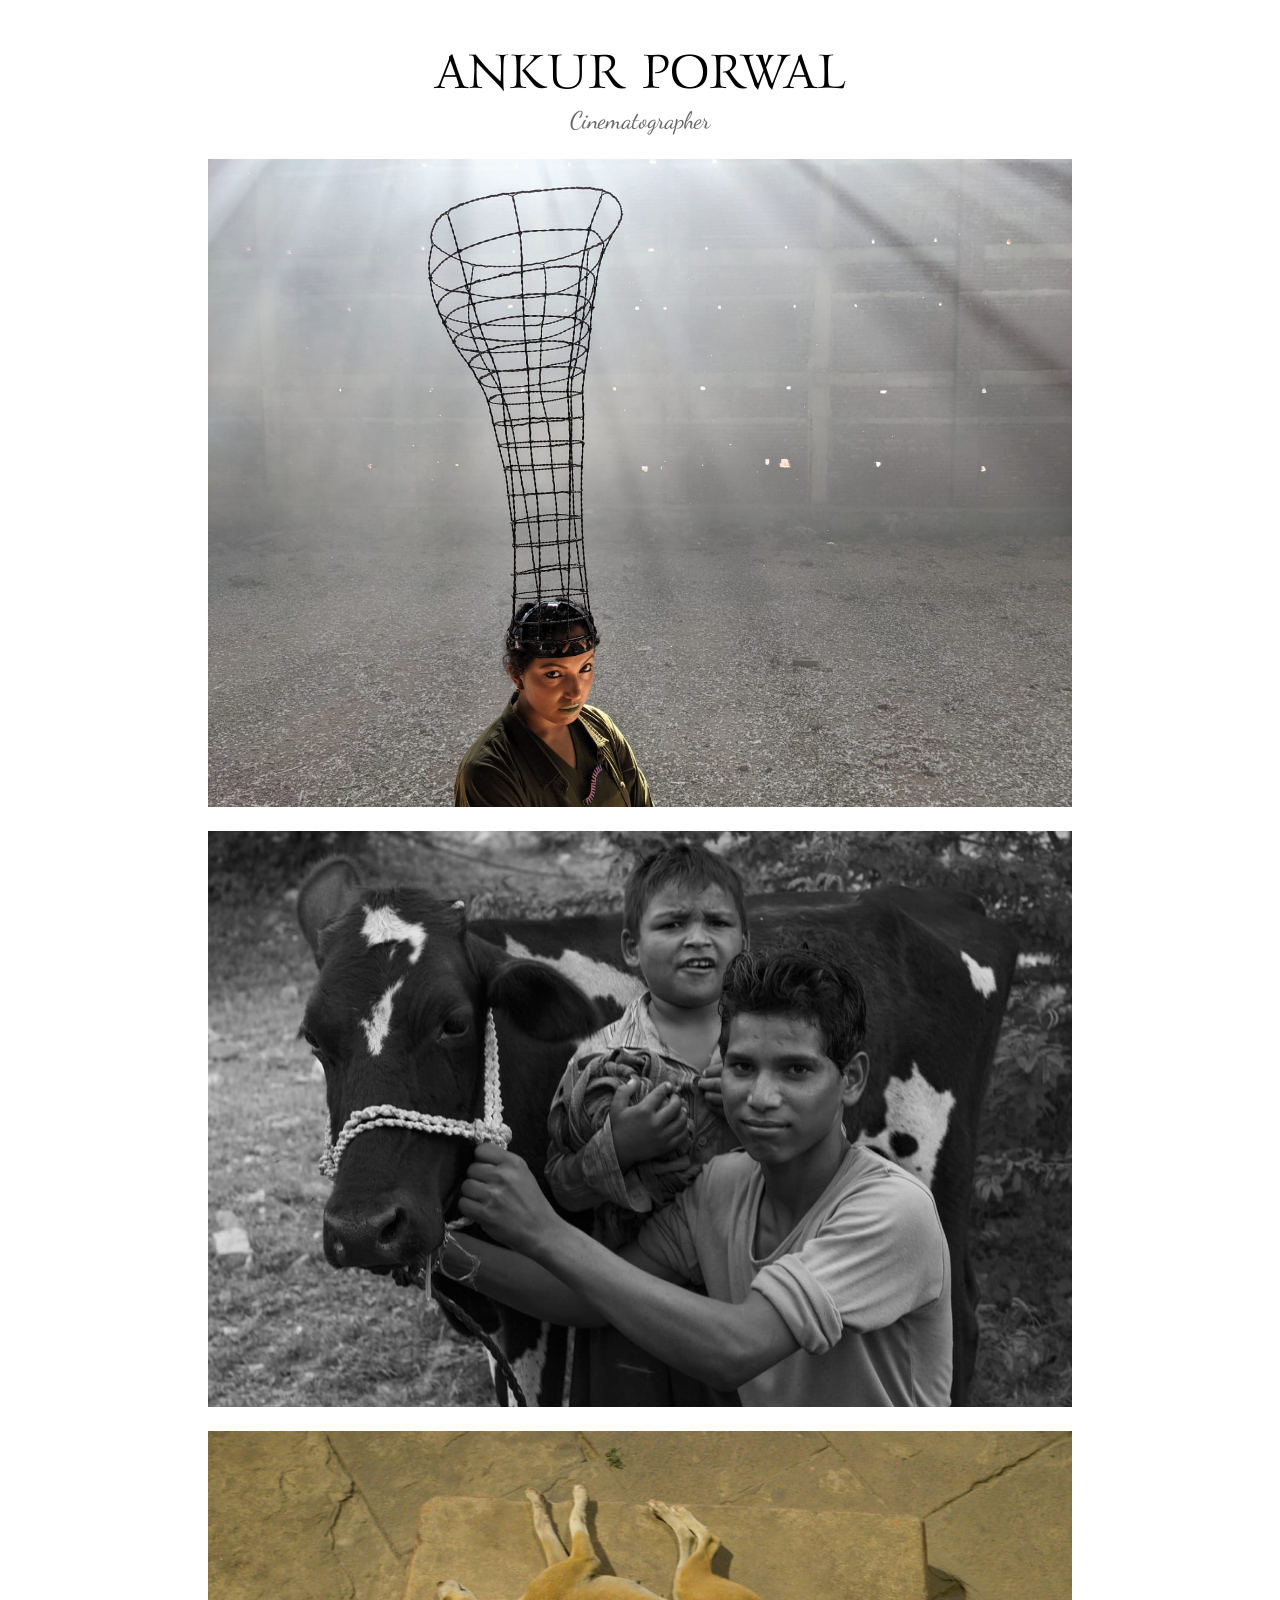
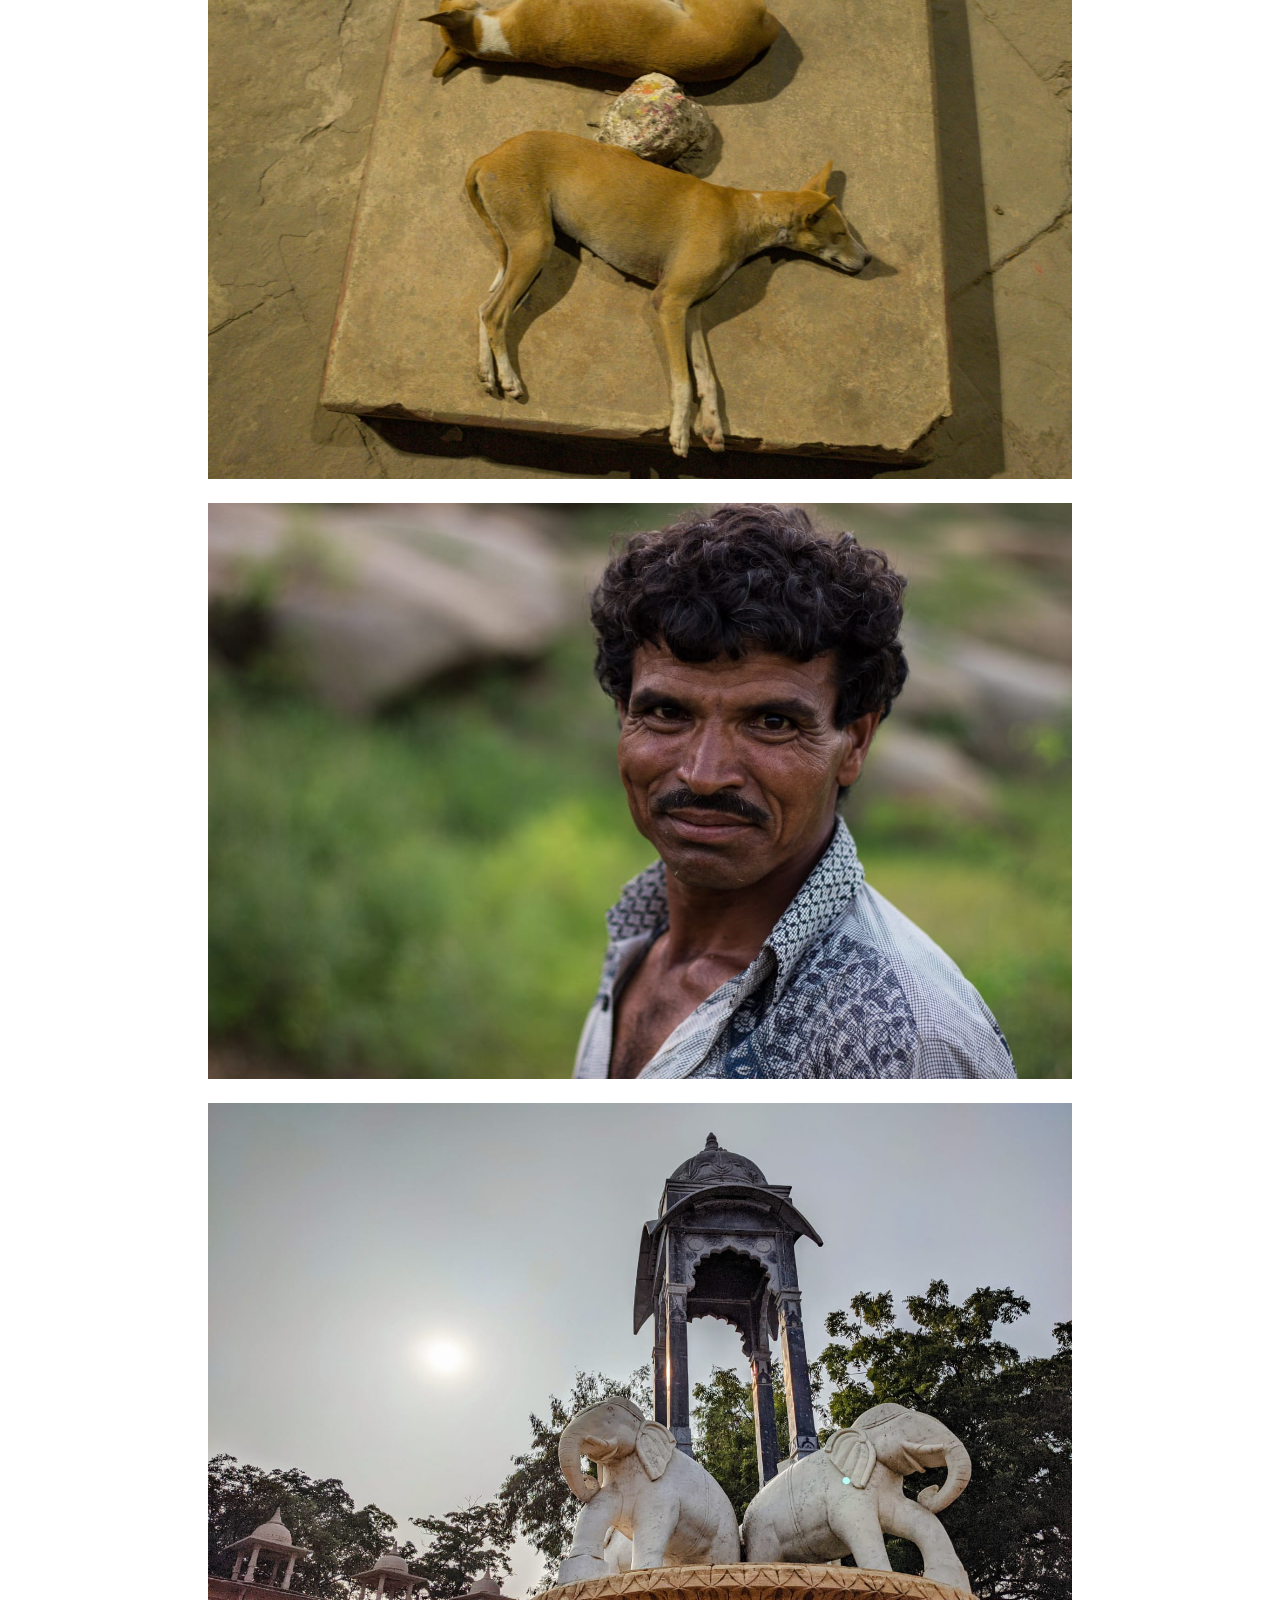
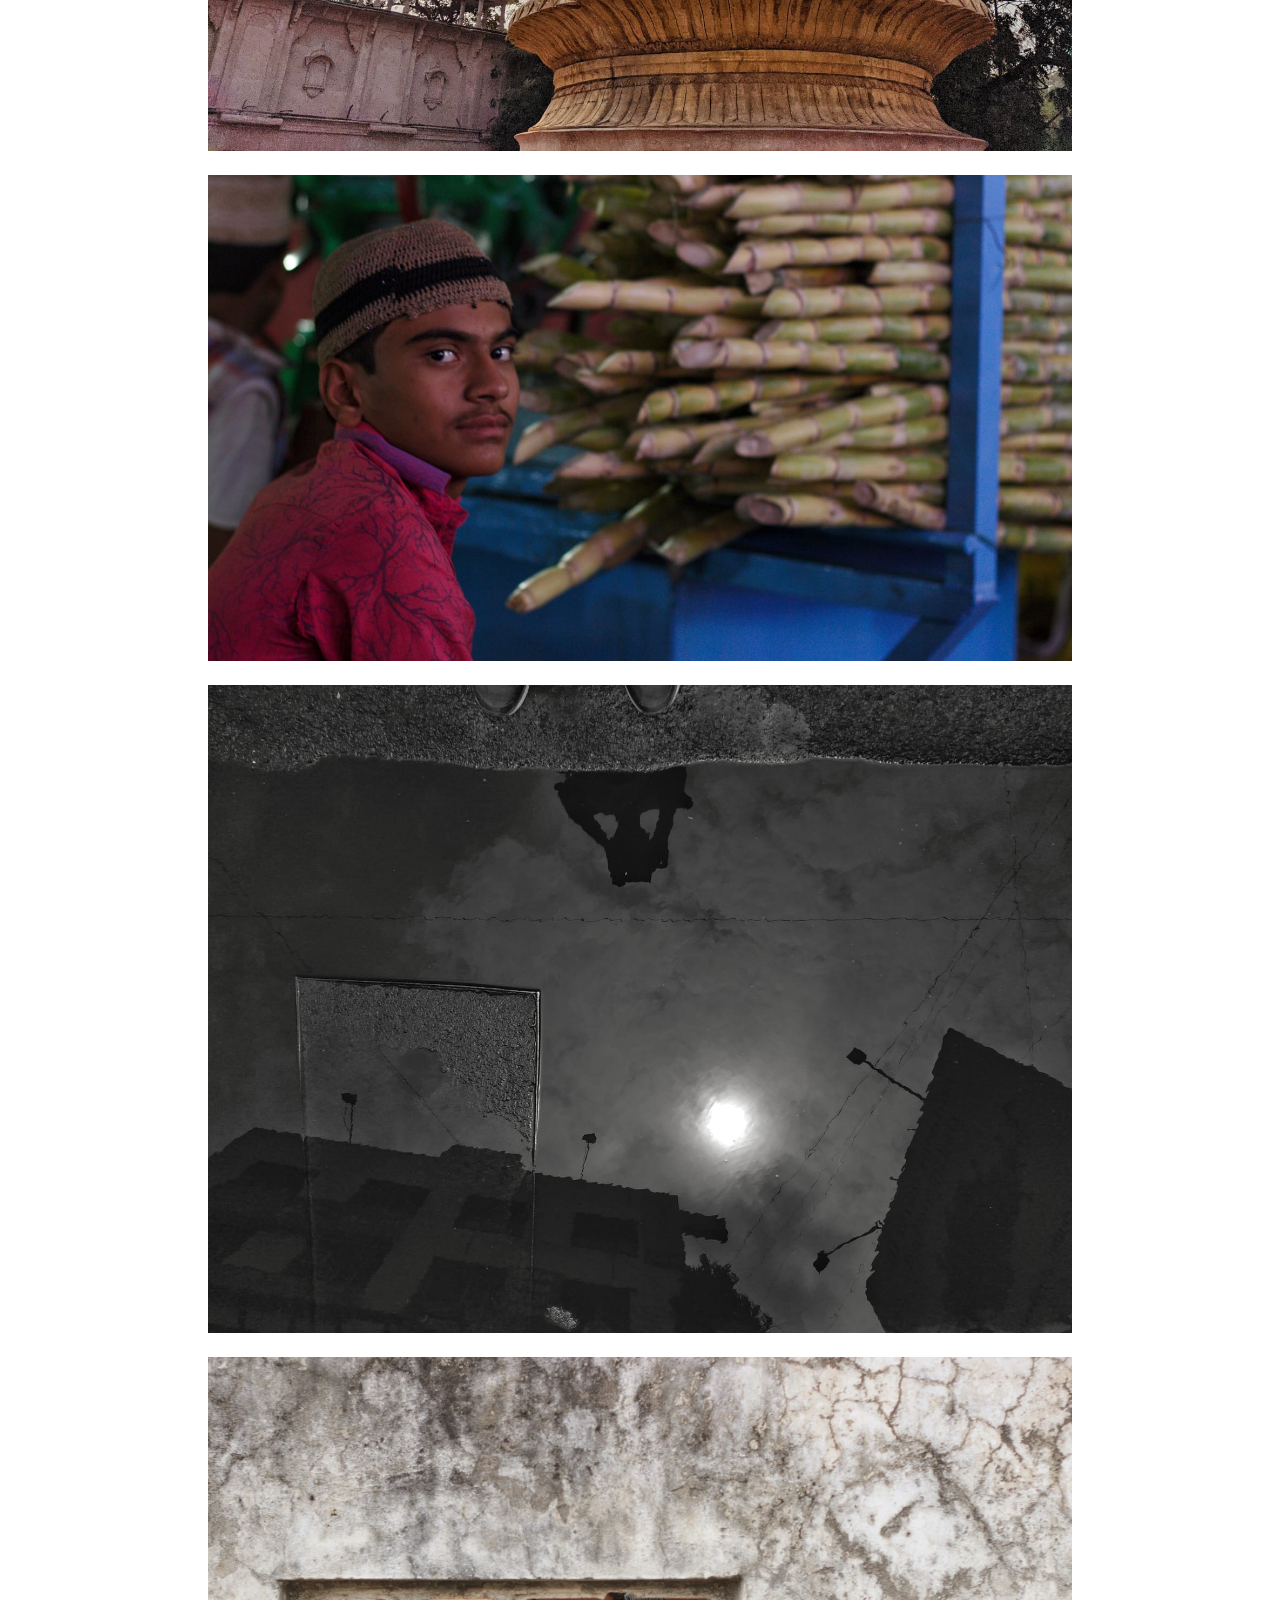
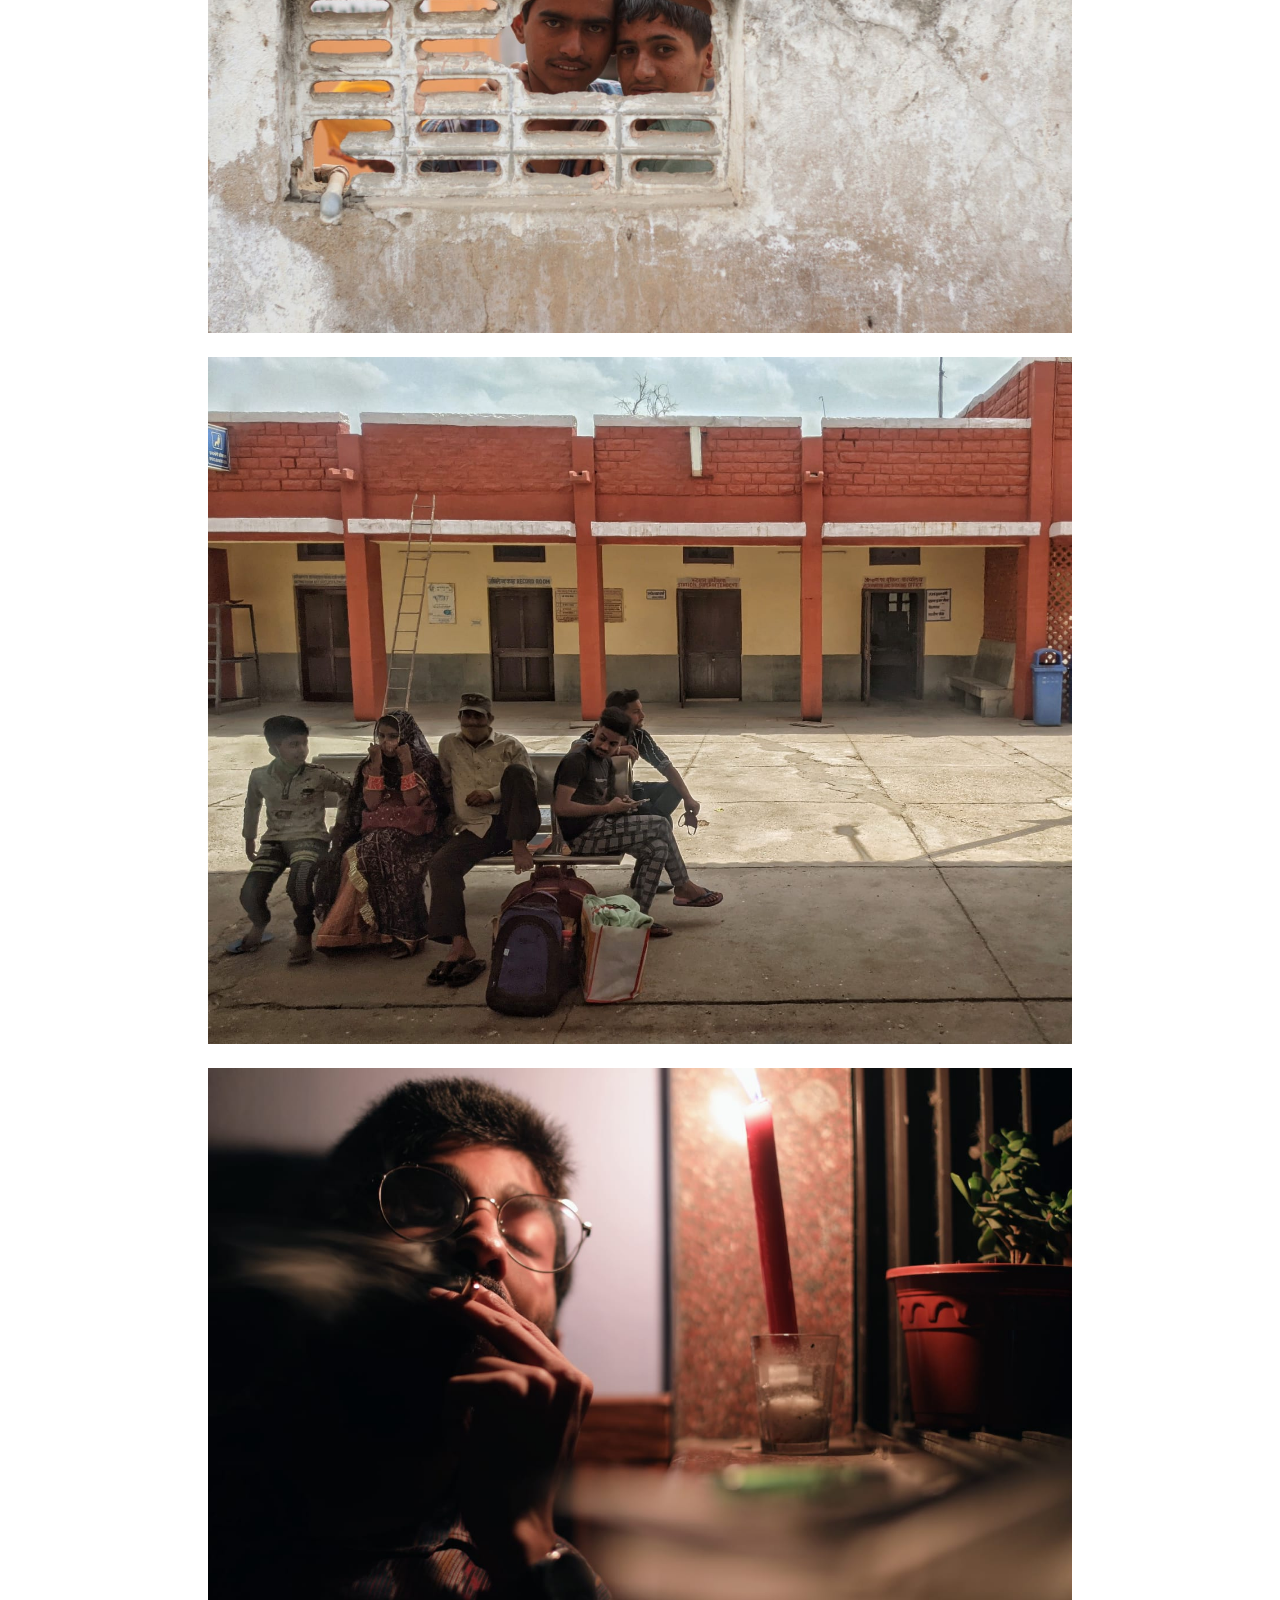
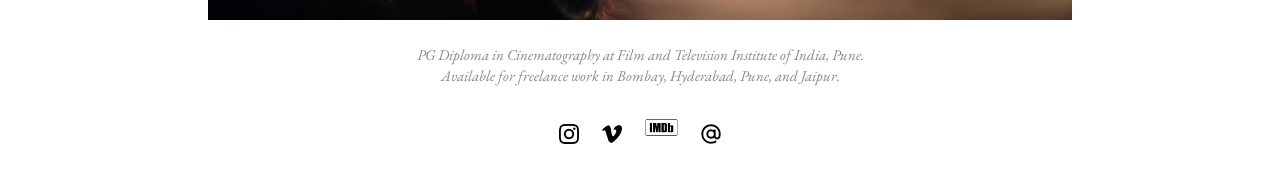
==== index.html @ dc16c062 "Update index.html" ====
<!DOCTYPE html>
<html lang="en">
<head>

  <!-- Basic Page Needs
  –––––––––––––––––––––––––––––––––––––––––––––––––– -->
  <meta charset="utf-8">
  <title>Ankur Porwal | Cinematographer</title>
  <meta name="description" content="Cinematographer">
  <meta name="author" content="Ankur Porwal">

  <!-- Mobile Specific Metas
  –––––––––––––––––––––––––––––––––––––––––––––––––– -->
  <meta name="viewport" content="width=device-width, initial-scale=1">

  <!-- FONT
  –––––––––––––––––––––––––––––––––––––––––––––––––– -->
  <link rel="preconnect" href="https://fonts.googleapis.com">
  <link rel="preconnect" href="https://fonts.gstatic.com" crossorigin>
  <link href="https://fonts.googleapis.com/css2?family=Dancing+Script&family=EB+Garamond:ital@0;1&family=Festive&family=Gideon+Roman&family=Kalam:wght@300&display=swap" rel="stylesheet" type="text/css">

  <!-- CSS
  –––––––––––––––––––––––––––––––––––––––––––––––––– -->
  <link rel="stylesheet" href="css/normalize.css">
  <link rel="stylesheet" href="css/skeleton.css">

  <!-- Favicon
  –––––––––––––––––––––––––––––––––––––––––––––––––– -->
  <link rel="icon" type="image/png" href="images/favicon.png">

  <!-- Social Media Icons
  –––––––––––––––––––––––––––––––––––––––––––––––––– -->
  <link rel=”stylesheet” href=”https://cdnjs.cloudflare.com/ajax/libs/font-awesome/4.7.0/css/font-awesome.min.css”>

  <!-- Google Analytics
  –––––––––––––––––––––––––––––––––––––––––––––––––– -->
  <script>
    if (document.location.hostname.search("www.ankurporwal.com") !== -1) {
      (function(i,s,o,g,r,a,m){i['GoogleAnalyticsObject']=r;i[r]=i[r]||function(){
      (i[r].q=i[r].q||[]).push(arguments)},i[r].l=1*new Date();a=s.createElement(o),
      m=s.getElementsByTagName(o)[0];a.async=1;a.src=g;m.parentNode.insertBefore(a,m)
      })(window,document,'script','https://www.google-analytics.com/analytics.js','ga');

      ga('create', 'UA-212262080-1', 'auto');
      ga('send', 'pageview');
    }
  </script>

</head>
<body>

  <!-- Primary Page Layout
  –––––––––––––––––––––––––––––––––––––––––––––––––– -->
  <div class="container">
    <div class="row">
      <div class="sixteen columns" style="margin-top: 4.5%">
        <h1>ANKUR PORWAL</h1>
        <h5>Cinematographer</h5>
        <div id="slideshow">
          <img src="images/slides/slide-0.jpg"><br>
          <img src="images/slides/slide-1.jpg"><br>
          <img src="images/slides/slide-2.jpg"><br>
          <img src="images/slides/slide-3.jpg"><br>
          <img src="images/slides/slide-4.jpg"><br>
          <img src="images/slides/slide-5.jpg"><br>
          <img src="images/slides/slide-6.jpg"><br>
          <img src="images/slides/slide-7.jpg"><br>
          <img src="images/slides/slide-8.jpg"><br>
          <img src="images/slides/slide-9.jpg"><br>
        </div>
        <p>PG Diploma in Cinematography at Film and Television Institute of India, Pune.<br>
           Available for freelance work in Bombay, Hyderabad, Pune, and Jaipur.</p>
        <p>
          <a target="_blank" href="https://www.instagram.com/kurmkur/"><img src="images/instagram.png" height="20" style="padding-right: 20px;"></a>
          <a target="_blank" href="https://vimeo.com/kurkur"><img src="images/vimeo.png" height="20" style="padding-right: 20px;"></a>
          <a target="_blank" href="https://www.imdb.com/name/nm13412389/"><img src="images/imdb.png" height="33" style="padding-right: 20px;"></a>
          <a target="_blank" href="mailto:namaste@ankurporwal.com"><img src="images/arroba.png" height="20"></a>
        </p>
      </div>
    </div>
  </div>

<!-- End Document
  –––––––––––––––––––––––––––––––––––––––––––––––––– -->
</body>
</html>
---- css/skeleton.css ----
/*
* Skeleton V2.0.4
* Copyright 2014, Dave Gamache
* www.getskeleton.com
* Free to use under the MIT license.
* http://www.opensource.org/licenses/mit-license.php
* 12/29/2014
*/


/* Table of contents
––––––––––––––––––––––––––––––––––––––––––––––––––
- Grid
- Base Styles
- Typography
- Links
- Buttons
- Forms
- Lists
- Code
- Tables
- Spacing
- Utilities
- Clearing
- Media Queries
*/


/* Grid
–––––––––––––––––––––––––––––––––––––––––––––––––– */
.container {
  position: relative;
  width: 100%;
  max-width: 960px;
  margin: 0 auto;
  padding: 0 20px;
  box-sizing: border-box; }
.column,
.columns {
  width: 100%;
  float: left;
  box-sizing: border-box; }

/* For devices larger than 400px */
@media (min-width: 400px) {
  .container {
    width: 85%;
    padding: 0; }
}

/* For devices larger than 550px */
@media (min-width: 550px) {
  .container {
    width: 80%; }
  .column,
  .columns {
    margin-left: 4%; }
  .column:first-child,
  .columns:first-child {
    margin-left: 0; }

  .one.column,
  .one.columns                    { width: 4.66666666667%; }
  .two.columns                    { width: 13.3333333333%; }
  .three.columns                  { width: 22%;            }
  .four.columns                   { width: 30.6666666667%; }
  .five.columns                   { width: 39.3333333333%; }
  .six.columns                    { width: 48%;            }
  .seven.columns                  { width: 56.6666666667%; }
  .eight.columns                  { width: 65.3333333333%; }
  .nine.columns                   { width: 74.0%;          }
  .ten.columns                    { width: 82.6666666667%; }
  .eleven.columns                 { width: 91.3333333333%; }
  .twelve.columns                 { width: 100%; margin-left: 0; }

  .one-third.column               { width: 30.6666666667%; }
  .two-thirds.column              { width: 65.3333333333%; }

  .one-half.column                { width: 48%; }

  /* Offsets */
  .offset-by-one.column,
  .offset-by-one.columns          { margin-left: 8.66666666667%; }
  .offset-by-two.column,
  .offset-by-two.columns          { margin-left: 17.3333333333%; }
  .offset-by-three.column,
  .offset-by-three.columns        { margin-left: 26%;            }
  .offset-by-four.column,
  .offset-by-four.columns         { margin-left: 34.6666666667%; }
  .offset-by-five.column,
  .offset-by-five.columns         { margin-left: 43.3333333333%; }
  .offset-by-six.column,
  .offset-by-six.columns          { margin-left: 52%;            }
  .offset-by-seven.column,
  .offset-by-seven.columns        { margin-left: 60.6666666667%; }
  .offset-by-eight.column,
  .offset-by-eight.columns        { margin-left: 69.3333333333%; }
  .offset-by-nine.column,
  .offset-by-nine.columns         { margin-left: 78.0%;          }
  .offset-by-ten.column,
  .offset-by-ten.columns          { margin-left: 86.6666666667%; }
  .offset-by-eleven.column,
  .offset-by-eleven.columns       { margin-left: 95.3333333333%; }

  .offset-by-one-third.column,
  .offset-by-one-third.columns    { margin-left: 34.6666666667%; }
  .offset-by-two-thirds.column,
  .offset-by-two-thirds.columns   { margin-left: 69.3333333333%; }

  .offset-by-one-half.column,
  .offset-by-one-half.columns     { margin-left: 52%; }

}


/* Base Styles
–––––––––––––––––––––––––––––––––––––––––––––––––– */
/* NOTE
html is set to 62.5% so that all the REM measurements throughout Skeleton
are based on 10px sizing. So basically 1.5rem = 15px :) */
html {
  font-size: 62.5%; }
body {
  font-size: 1.5em; /* currently ems cause chrome bug misinterpreting rems on body element */
  line-height: 1.6;
  font-weight: 400;
  font-family: 'EB Garamond', serif;
  color: #222; }


/* Typography
–––––––––––––––––––––––––––––––––––––––––––––––––– */
h1, h2, h3, h4, h5, h6 {
  margin-top: 0;
  margin-bottom: 2rem;
  font-weight: 300; }
h1 { font-size: 4.0rem; line-height: 1.2;  letter-spacing: -.01rem; font-family: 'Gideon Roman', cursive; color: #000; text-align: center; margin: 0; padding: 0; }
h2 { font-size: 3.6rem; line-height: 1.25; letter-spacing: -.1rem; }
h3 { font-size: 3.0rem; line-height: 1.3;  letter-spacing: -.1rem; }
h4 { font-size: 2.4rem; line-height: 1.35; letter-spacing: -.08rem; }
h5 { font-size: 1.8rem; line-height: 1.5;  letter-spacing: -.01rem; font-family: 'Dancing Script', cursive; color: #666; text-align: center; padding: 0; }
h6 { font-size: 1.5rem; line-height: 1.6;  letter-spacing: 0; }

/* Larger than phablet */
@media (min-width: 550px) {
  h1 { font-size: 5.0rem; }
  h2 { font-size: 4.2rem; }
  h3 { font-size: 3.6rem; }
  h4 { font-size: 3.0rem; }
  h5 { font-size: 2.4rem; }
  h6 { font-size: 1.5rem; }
}

p {
  margin-top: 0;
  font-family: 'EB Garamond', serif;
  font-style: italic;
  color: #888;
  line-height: 1.4;
  text-align: center; }


/* Slideshow
–––––––––––––––––––––––––––––––––––––––––––––––––– */
#slideshow img {
  margin-bottom: 30px;
  margin: auto;
  display: block;
  max-width: 90%; }


/* Links
–––––––––––––––––––––––––––––––––––––––––––––––––– */
a {
  color: #1EAEDB; }
a:hover {
  color: #0FA0CE; }


/* Buttons
–––––––––––––––––––––––––––––––––––––––––––––––––– */
.button,
button,
input[type="submit"],
input[type="reset"],
input[type="button"] {
  display: inline-block;
  height: 38px;
  padding: 0 30px;
  color: #555;
  text-align: center;
  font-size: 11px;
  font-weight: 600;
  line-height: 38px;
  letter-spacing: .1rem;
  text-transform: uppercase;
  text-decoration: none;
  white-space: nowrap;
  background-color: transparent;
  border-radius: 4px;
  border: 1px solid #bbb;
  cursor: pointer;
  box-sizing: border-box; }
.button:hover,
button:hover,
input[type="submit"]:hover,
input[type="reset"]:hover,
input[type="button"]:hover,
.button:focus,
button:focus,
input[type="submit"]:focus,
input[type="reset"]:focus,
input[type="button"]:focus {
  color: #333;
  border-color: #888;
  outline: 0; }
.button.button-primary,
button.button-primary,
input[type="submit"].button-primary,
input[type="reset"].button-primary,
input[type="button"].button-primary {
  color: #FFF;
  background-color: #33C3F0;
  border-color: #33C3F0; }
.button.button-primary:hover,
button.button-primary:hover,
input[type="submit"].button-primary:hover,
input[type="reset"].button-primary:hover,
input[type="button"].button-primary:hover,
.button.button-primary:focus,
button.button-primary:focus,
input[type="submit"].button-primary:focus,
input[type="reset"].button-primary:focus,
input[type="button"].button-primary:focus {
  color: #FFF;
  background-color: #1EAEDB;
  border-color: #1EAEDB; }


/* Forms
–––––––––––––––––––––––––––––––––––––––––––––––––– */
input[type="email"],
input[type="number"],
input[type="search"],
input[type="text"],
input[type="tel"],
input[type="url"],
input[type="password"],
textarea,
select {
  height: 38px;
  padding: 6px 10px; /* The 6px vertically centers text on FF, ignored by Webkit */
  background-color: #fff;
  border: 1px solid #D1D1D1;
  border-radius: 4px;
  box-shadow: none;
  box-sizing: border-box; }
/* Removes awkward default styles on some inputs for iOS */
input[type="email"],
input[type="number"],
input[type="search"],
input[type="text"],
input[type="tel"],
input[type="url"],
input[type="password"],
textarea {
  -webkit-appearance: none;
     -moz-appearance: none;
          appearance: none; }
textarea {
  min-height: 65px;
  padding-top: 6px;
  padding-bottom: 6px; }
input[type="email"]:focus,
input[type="number"]:focus,
input[type="search"]:focus,
input[type="text"]:focus,
input[type="tel"]:focus,
input[type="url"]:focus,
input[type="password"]:focus,
textarea:focus,
select:focus {
  border: 1px solid #33C3F0;
  outline: 0; }
label,
legend {
  display: block;
  margin-bottom: .5rem;
  font-weight: 600; }
fieldset {
  padding: 0;
  border-width: 0; }
input[type="checkbox"],
input[type="radio"] {
  display: inline; }
label > .label-body {
  display: inline-block;
  margin-left: .5rem;
  font-weight: normal; }


/* Lists
–––––––––––––––––––––––––––––––––––––––––––––––––– */
ul {
  list-style: circle inside; }
ol {
  list-style: decimal inside; }
ol, ul {
  padding-left: 0;
  margin-top: 0; }
ul ul,
ul ol,
ol ol,
ol ul {
  margin: 1.5rem 0 1.5rem 3rem;
  font-size: 90%; }
li {
  margin-bottom: 1rem; }


/* Code
–––––––––––––––––––––––––––––––––––––––––––––––––– */
code {
  padding: .2rem .5rem;
  margin: 0 .2rem;
  font-size: 90%;
  white-space: nowrap;
  background: #F1F1F1;
  border: 1px solid #E1E1E1;
  border-radius: 4px; }
pre > code {
  display: block;
  padding: 1rem 1.5rem;
  white-space: pre; }


/* Tables
–––––––––––––––––––––––––––––––––––––––––––––––––– */
th,
td {
  padding: 12px 15px;
  text-align: left;
  border-bottom: 1px solid #E1E1E1; }
th:first-child,
td:first-child {
  padding-left: 0; }
th:last-child,
td:last-child {
  padding-right: 0; }


/* Spacing
–––––––––––––––––––––––––––––––––––––––––––––––––– */
button,
.button {
  margin-bottom: 1rem; }
input,
textarea,
select,
fieldset {
  margin-bottom: 1.5rem; }
pre,
blockquote,
dl,
figure,
table,
p,
ul,
ol,
form {
  margin-bottom: 2.5rem; }


/* Utilities
–––––––––––––––––––––––––––––––––––––––––––––––––– */
.u-full-width {
  width: 100%;
  box-sizing: border-box; }
.u-max-full-width {
  max-width: 100%;
  box-sizing: border-box; }
.u-pull-right {
  float: right; }
.u-pull-left {
  float: left; }


/* Misc
–––––––––––––––––––––––––––––––––––––––––––––––––– */
hr {
  margin-top: 3rem;
  margin-bottom: 3.5rem;
  border-width: 0;
  border-top: 1px solid #E1E1E1; }


/* Clearing
–––––––––––––––––––––––––––––––––––––––––––––––––– */

/* Self Clearing Goodness */
.container:after,
.row:after,
.u-cf {
  content: "";
  display: table;
  clear: both; }


/* Media Queries
–––––––––––––––––––––––––––––––––––––––––––––––––– */
/*
Note: The best way to structure the use of media queries is to create the queries
near the relevant code. For example, if you wanted to change the styles for buttons
on small devices, paste the mobile query code up in the buttons section and style it
there.
*/


/* Larger than mobile */
@media (min-width: 400px) {}

/* Larger than phablet (also point when grid becomes active) */
@media (min-width: 550px) {}

/* Larger than tablet */
@media (min-width: 750px) {}

/* Larger than desktop */
@media (min-width: 1000px) {}

/* Larger than Desktop HD */
@media (min-width: 1200px) {}
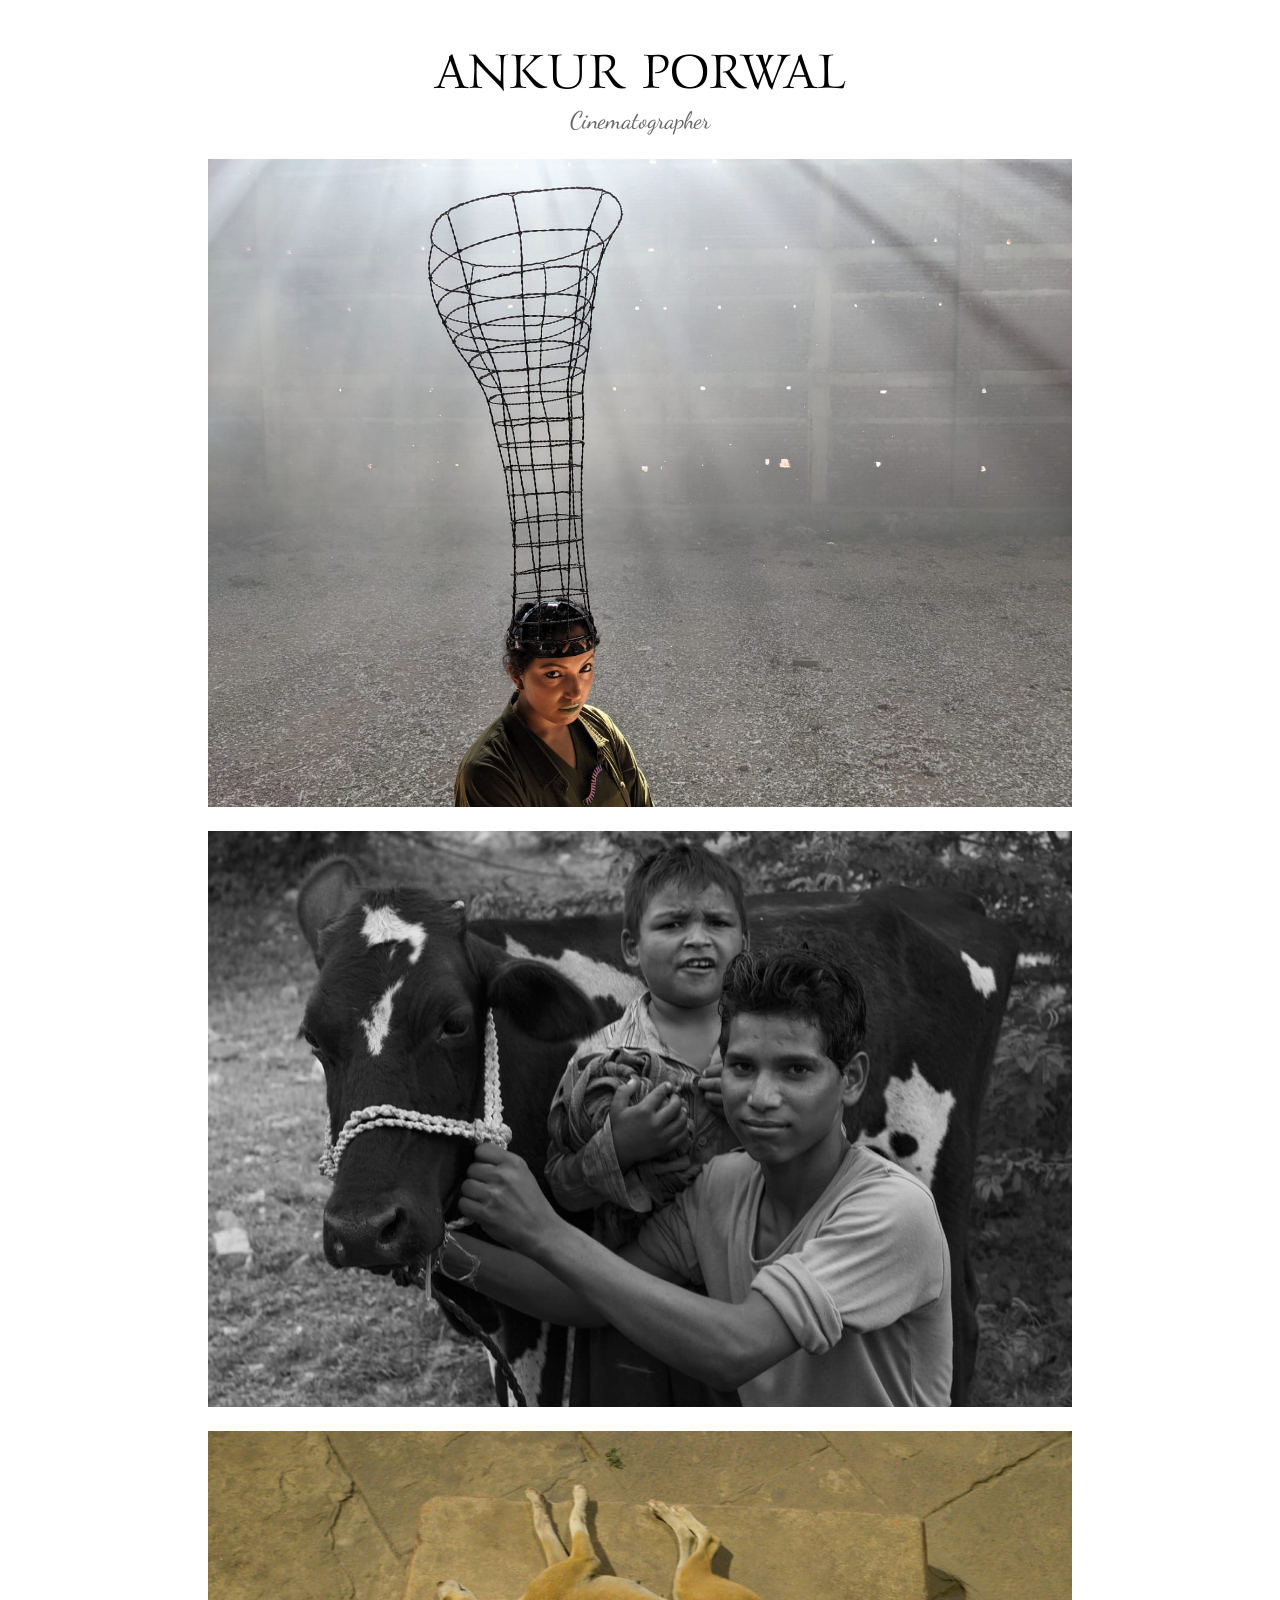
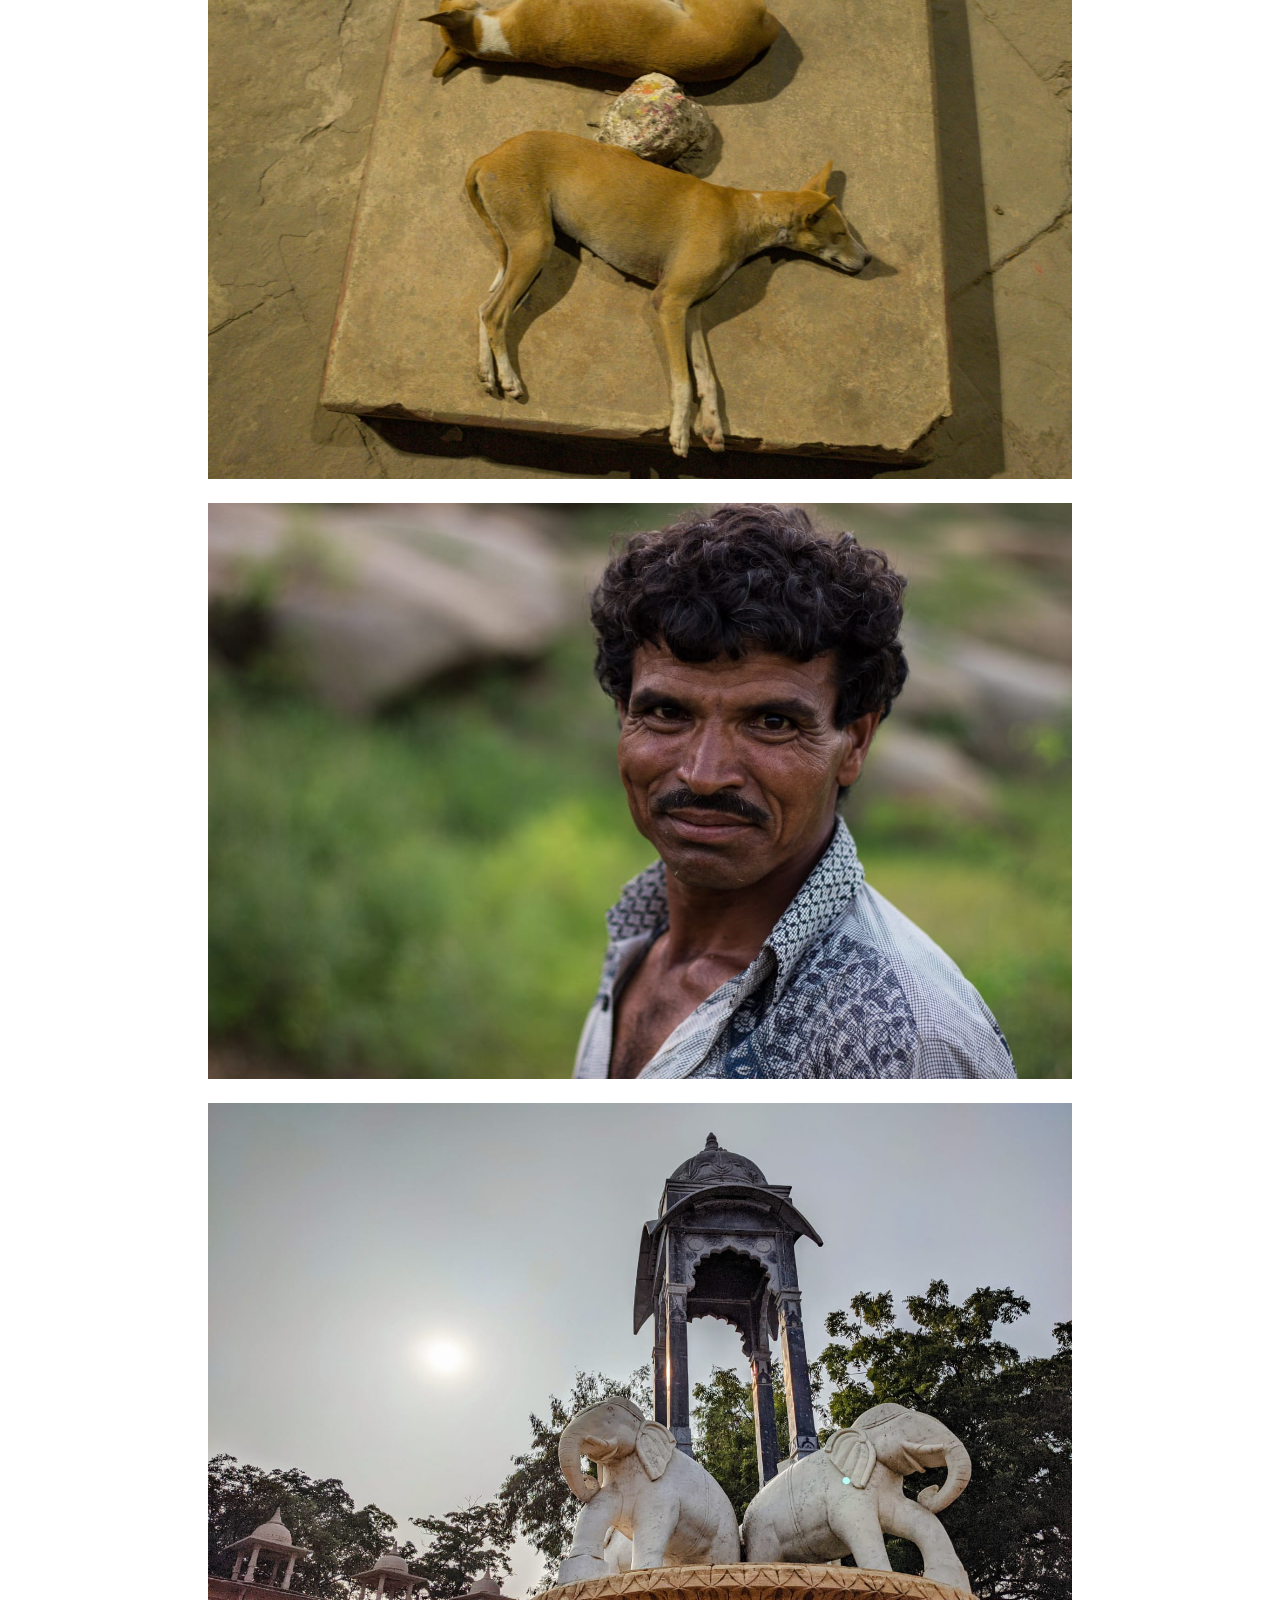
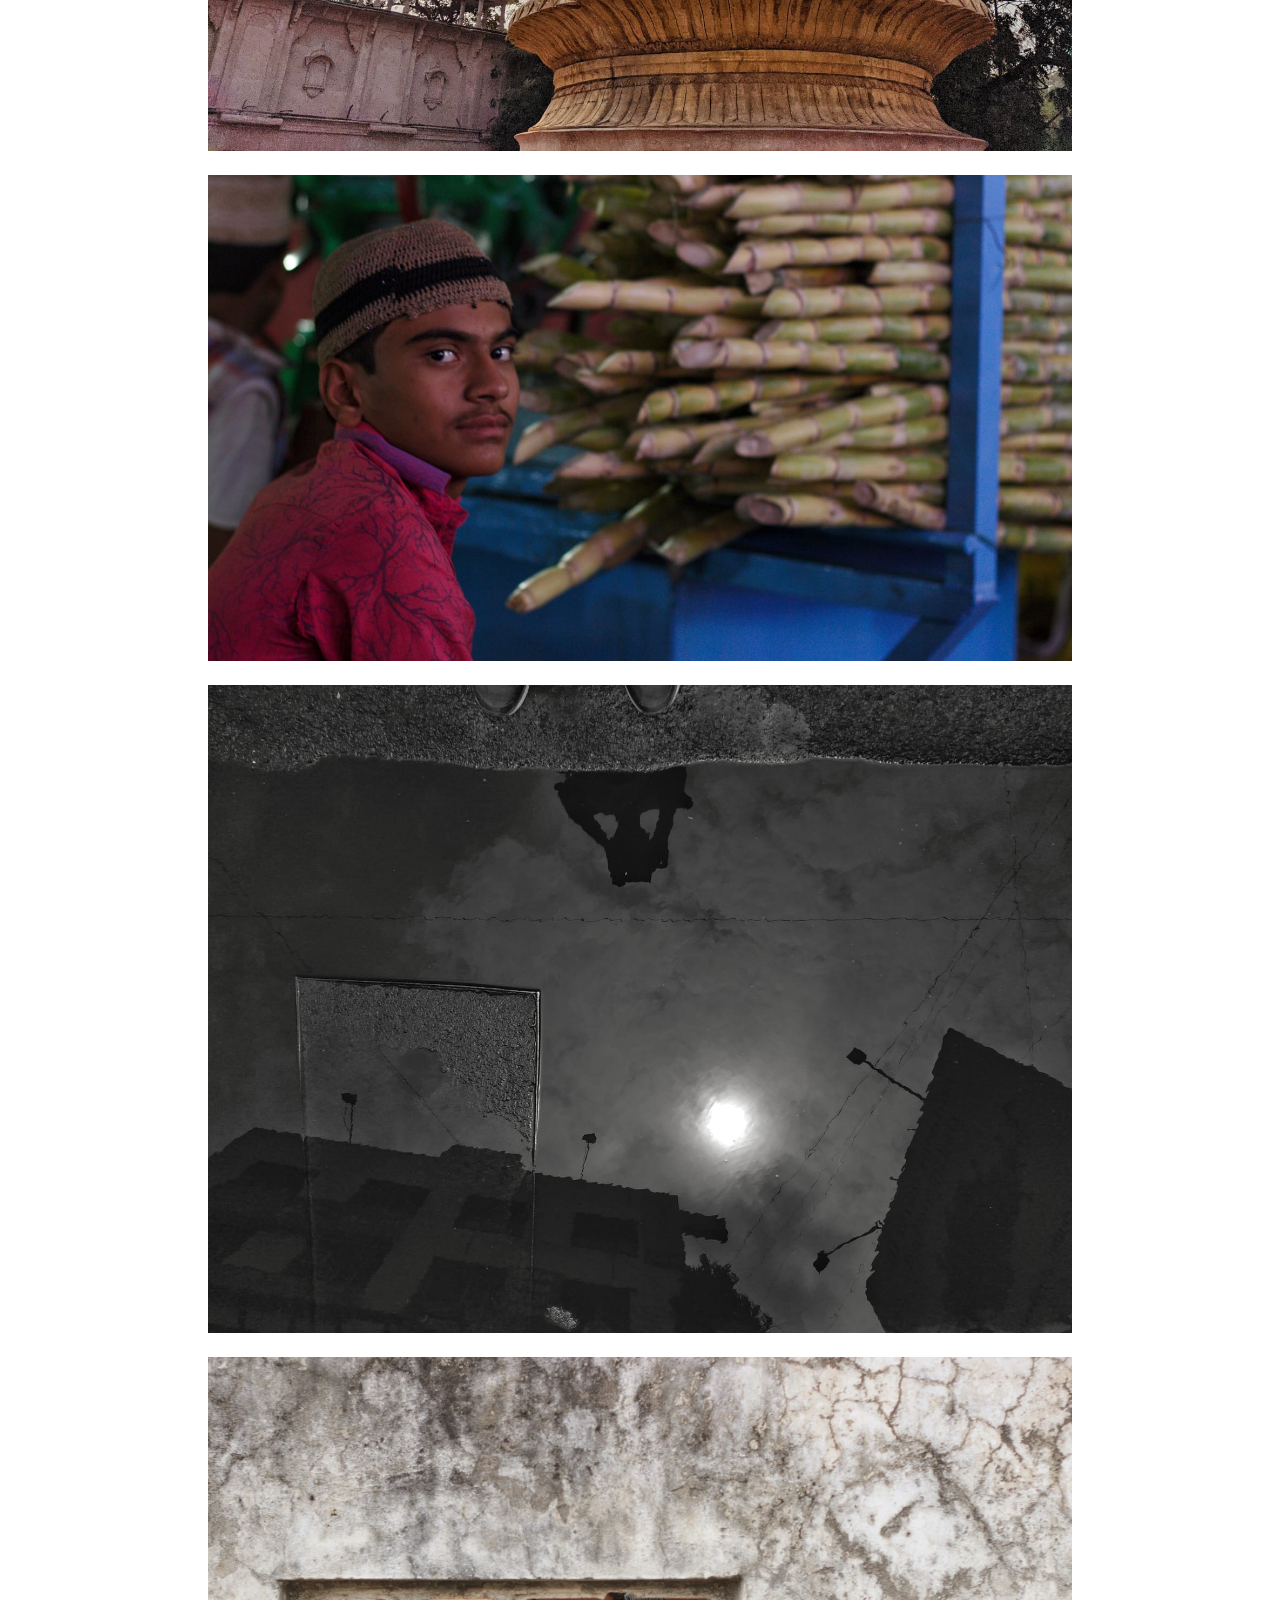
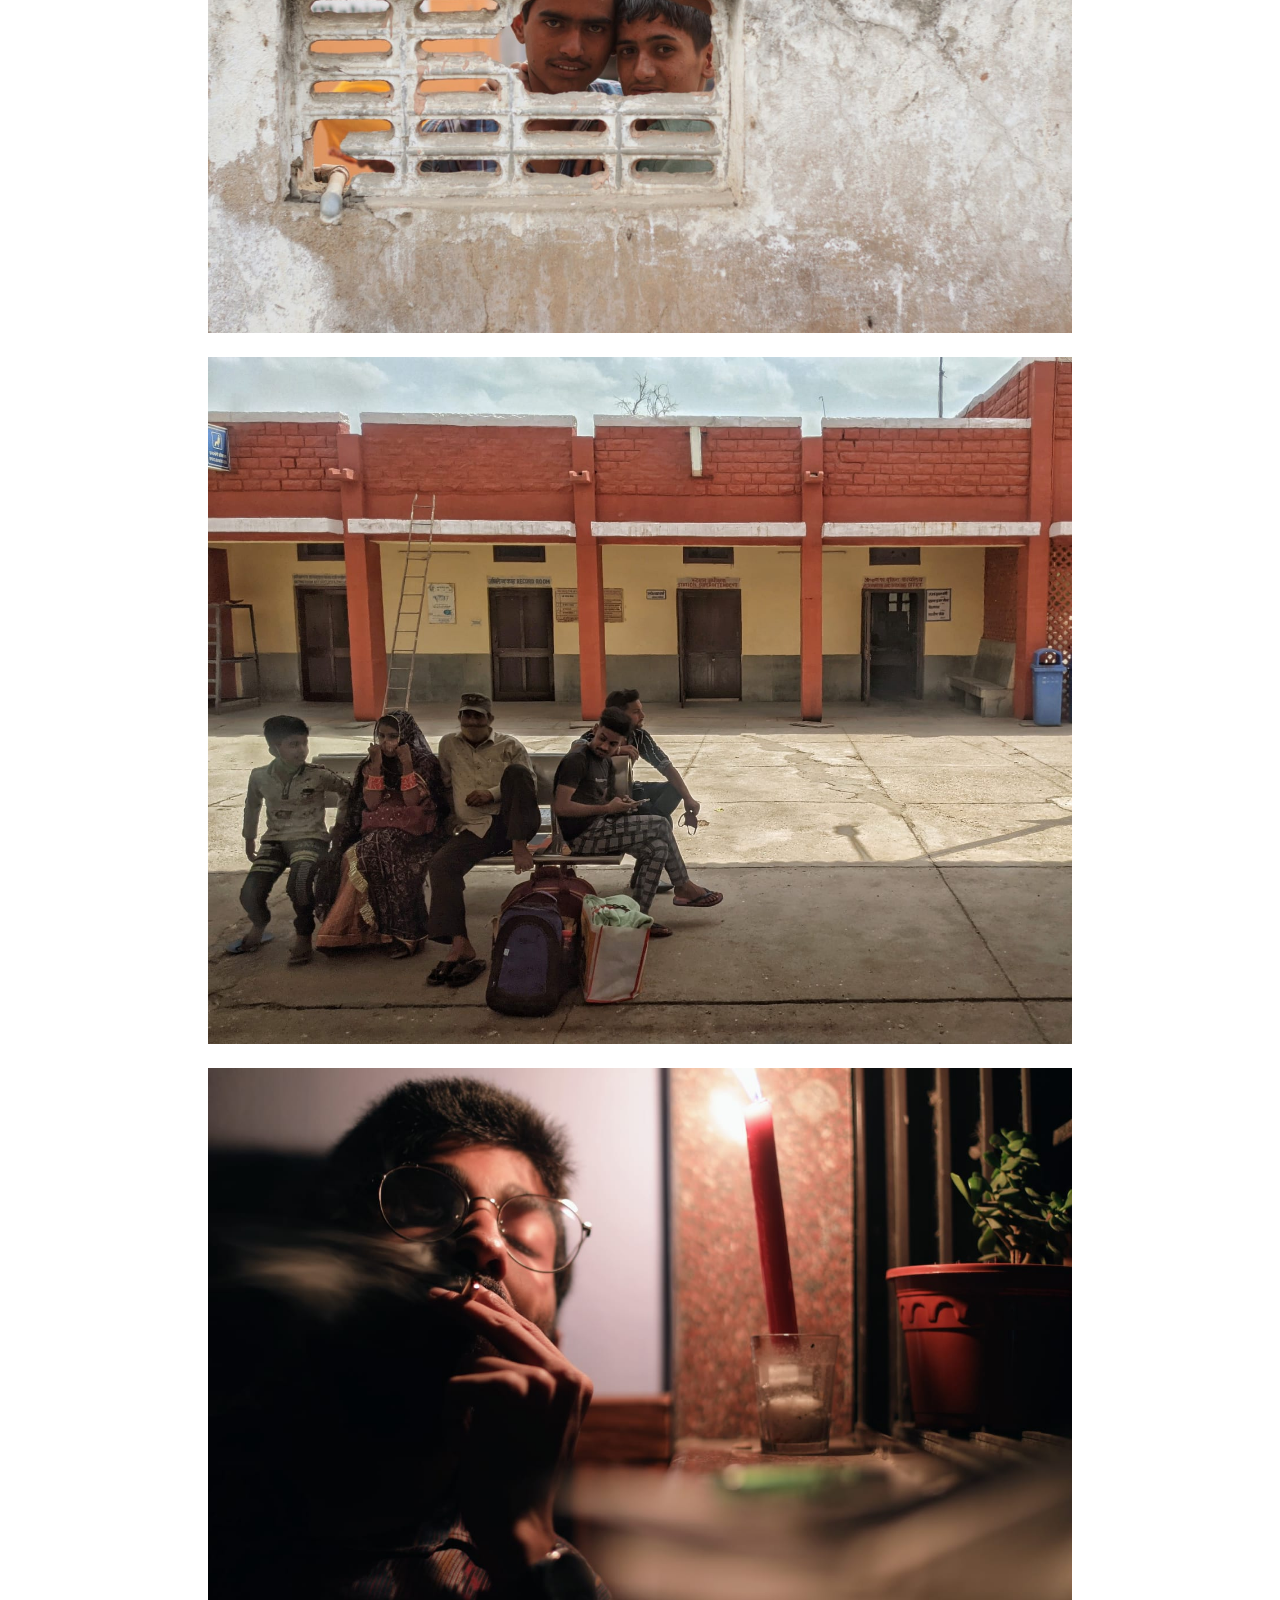
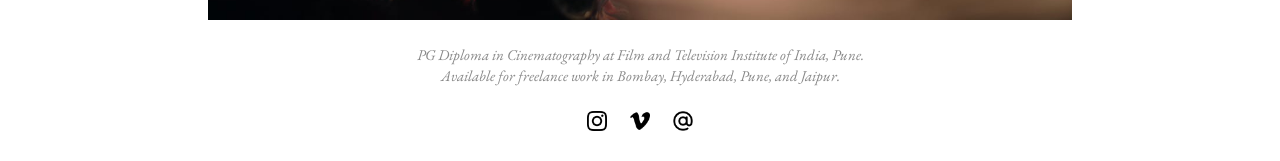
==== commit 93e9843a: "Update index.html" ====
--- a/index.html
+++ b/index.html
@@ -73,7 +73,6 @@
         <p>
           <a target="_blank" href="https://www.instagram.com/kurmkur/"><img src="images/instagram.png" height="20" style="padding-right: 20px;"></a>
           <a target="_blank" href="https://vimeo.com/kurkur"><img src="images/vimeo.png" height="20" style="padding-right: 20px;"></a>
-          <a target="_blank" href="https://www.imdb.com/name/nm13412389/"><img src="images/imdb.png" height="33" style="padding-right: 20px;"></a>
           <a target="_blank" href="mailto:namaste@ankurporwal.com"><img src="images/arroba.png" height="20"></a>
         </p>
       </div>
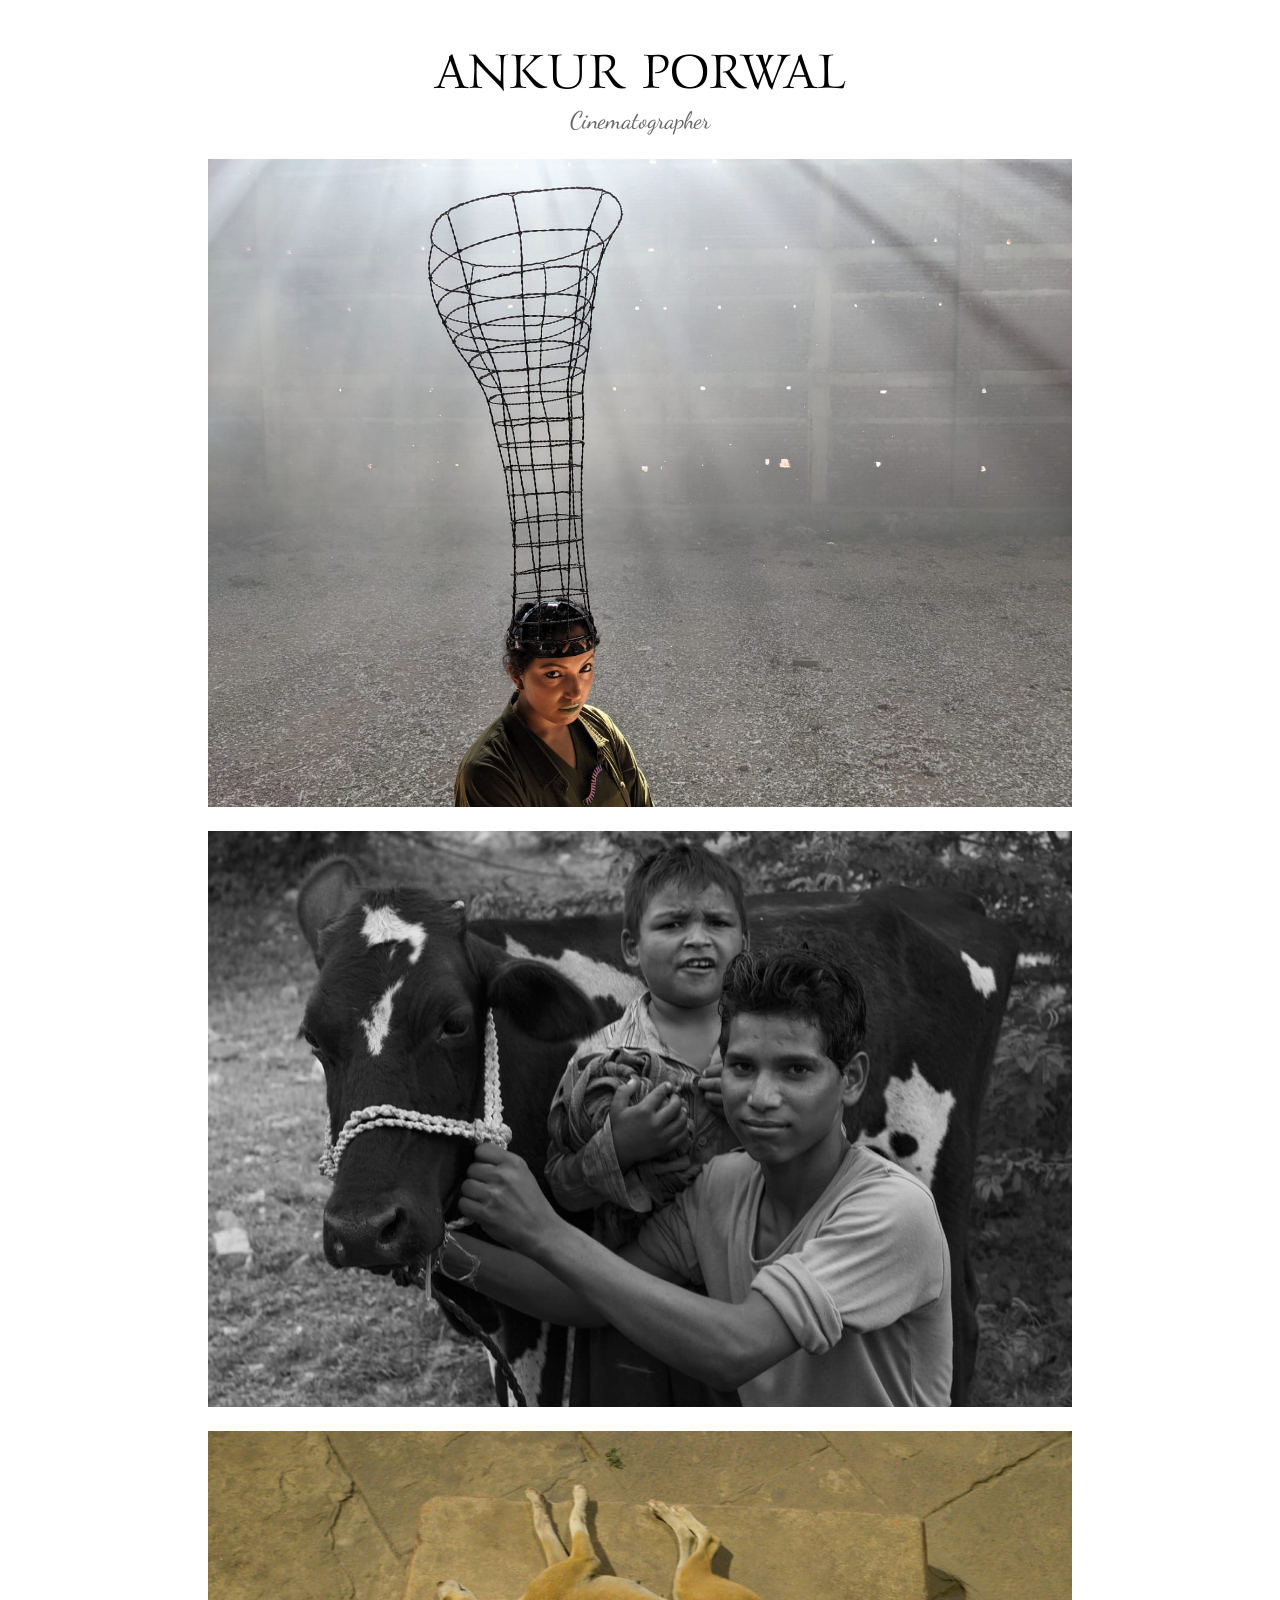
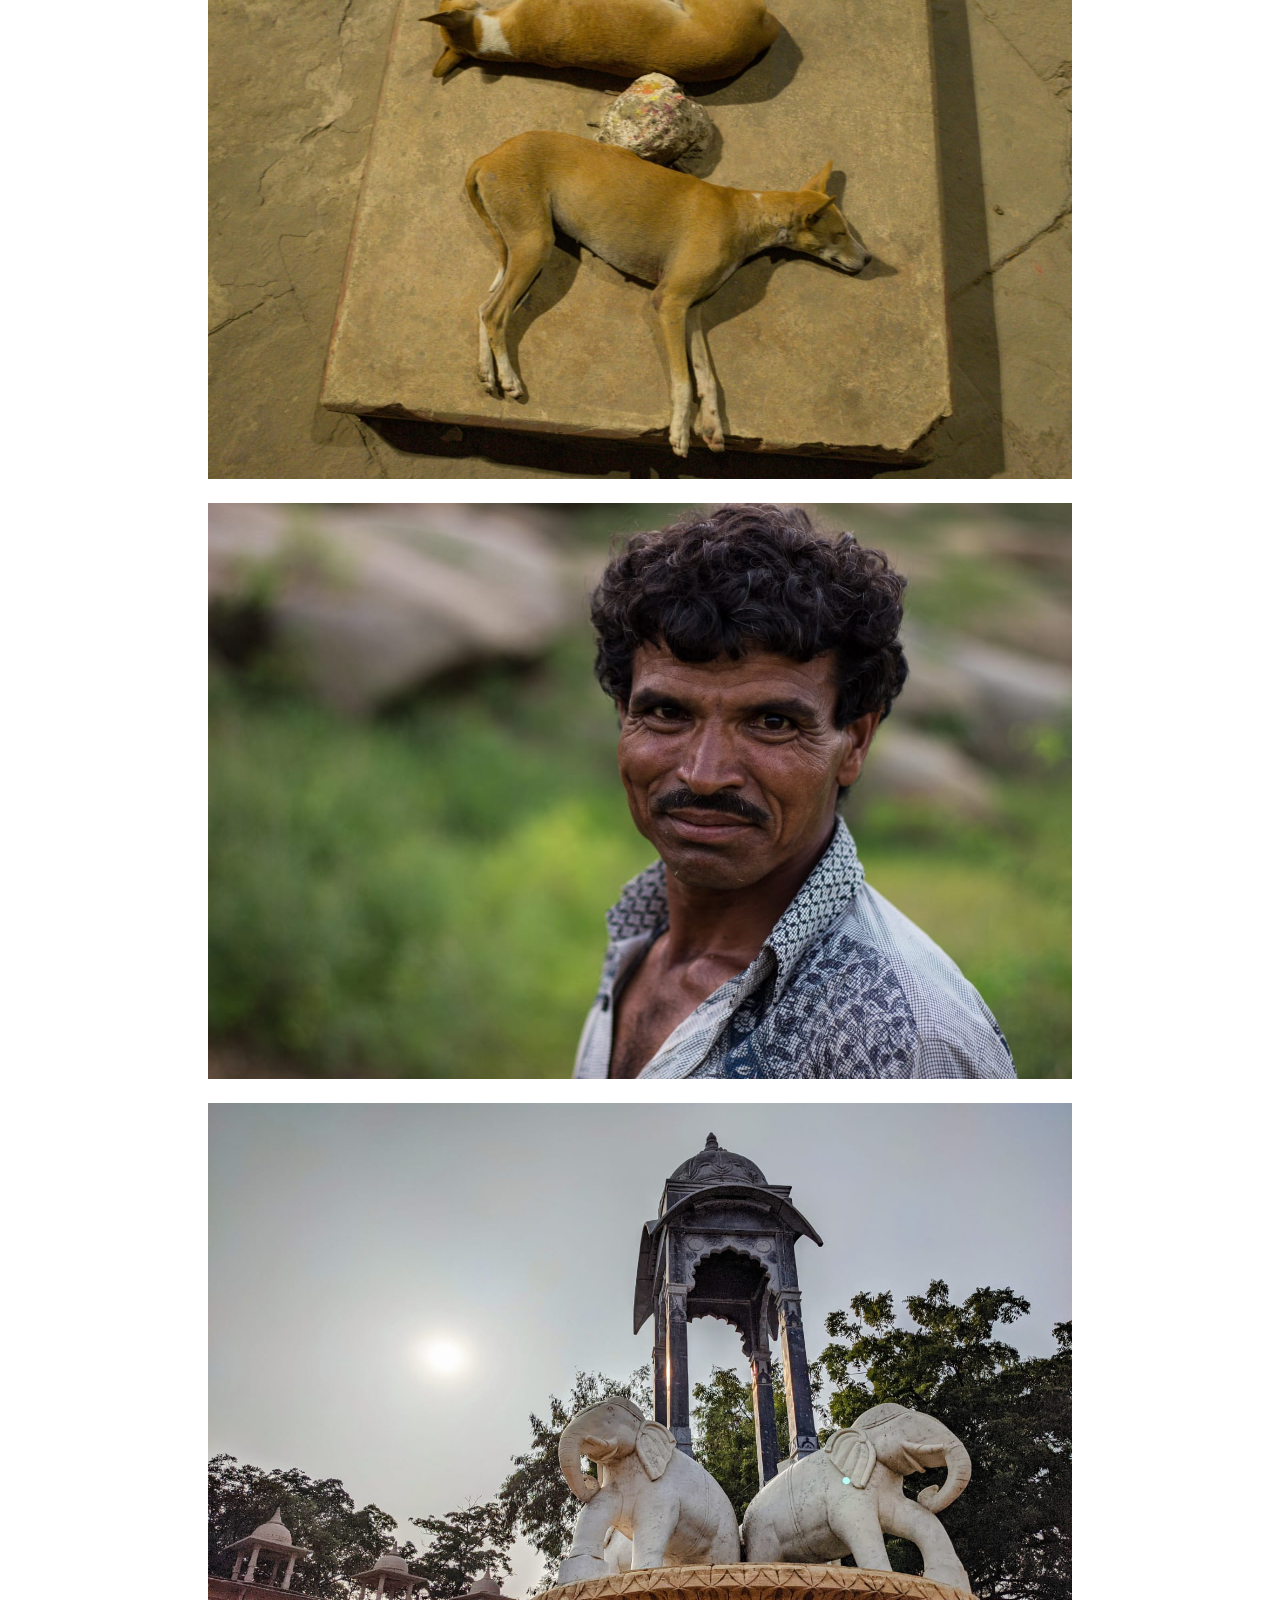
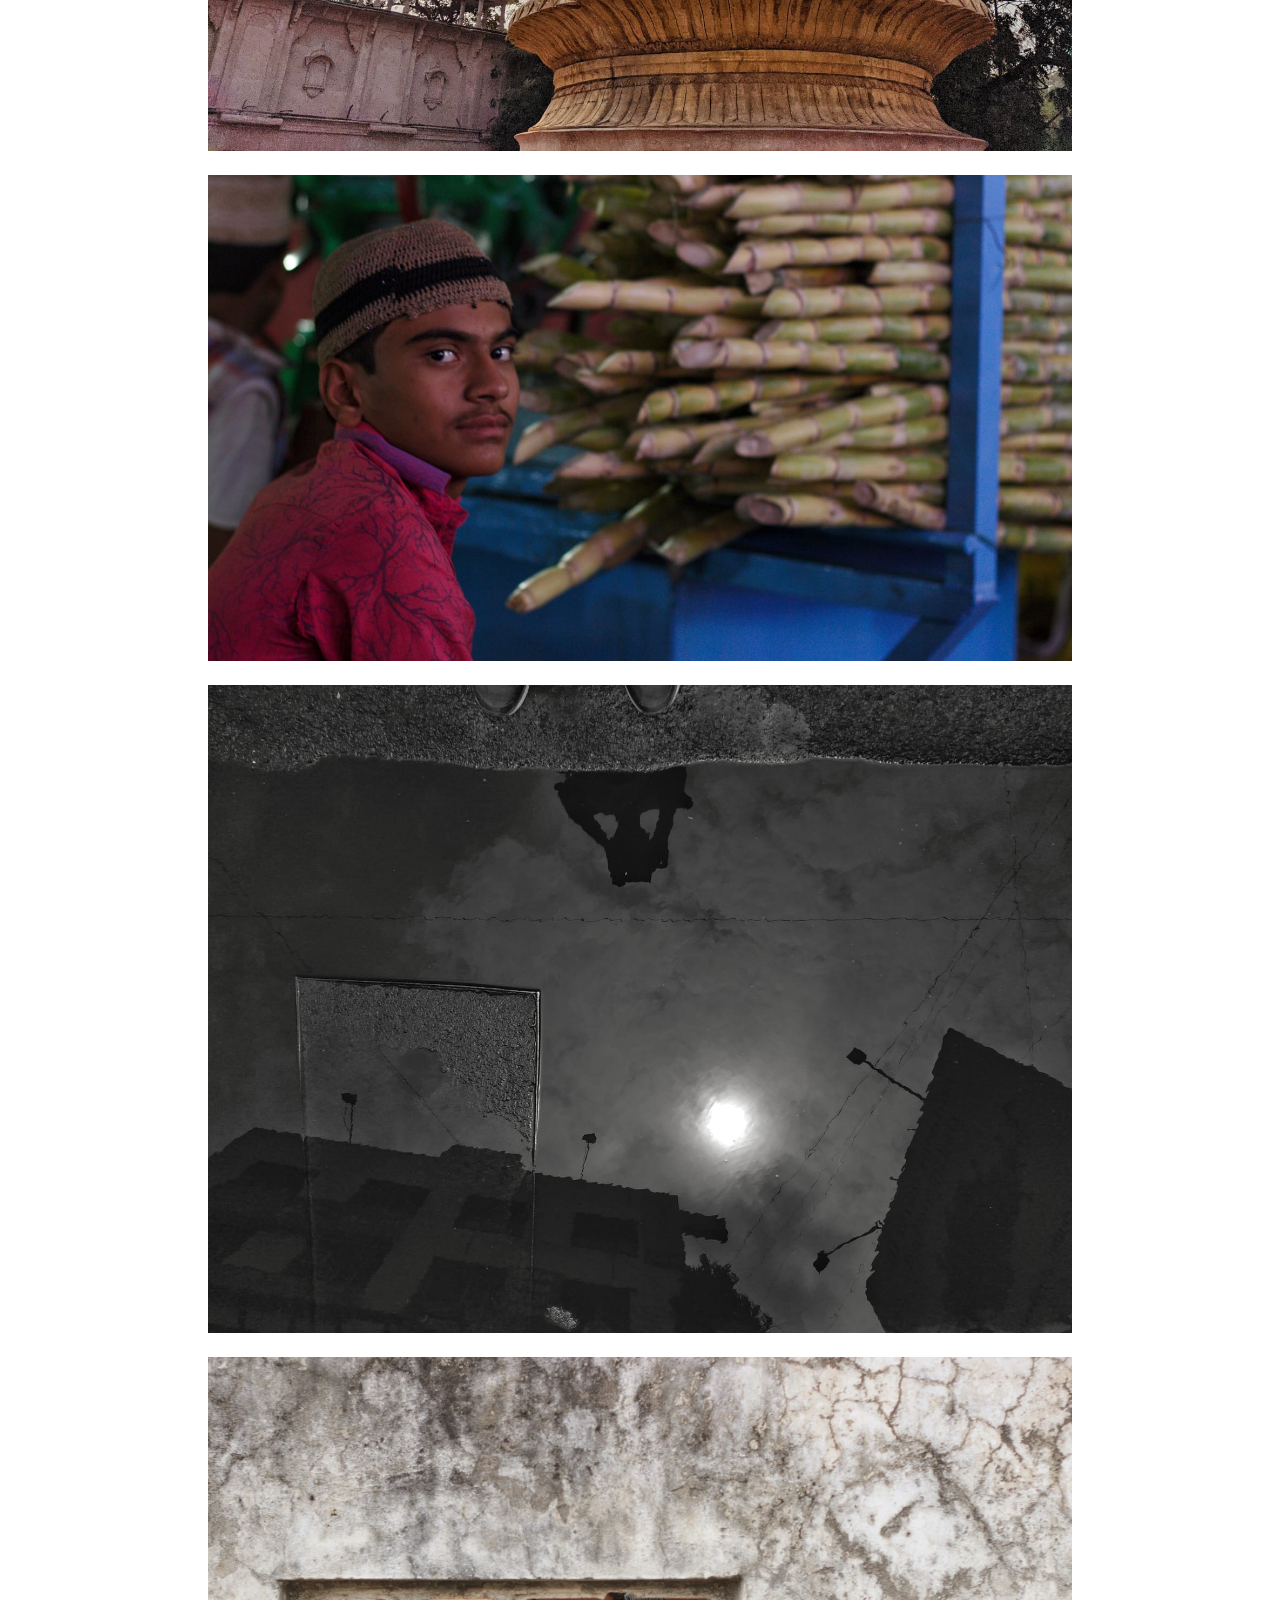
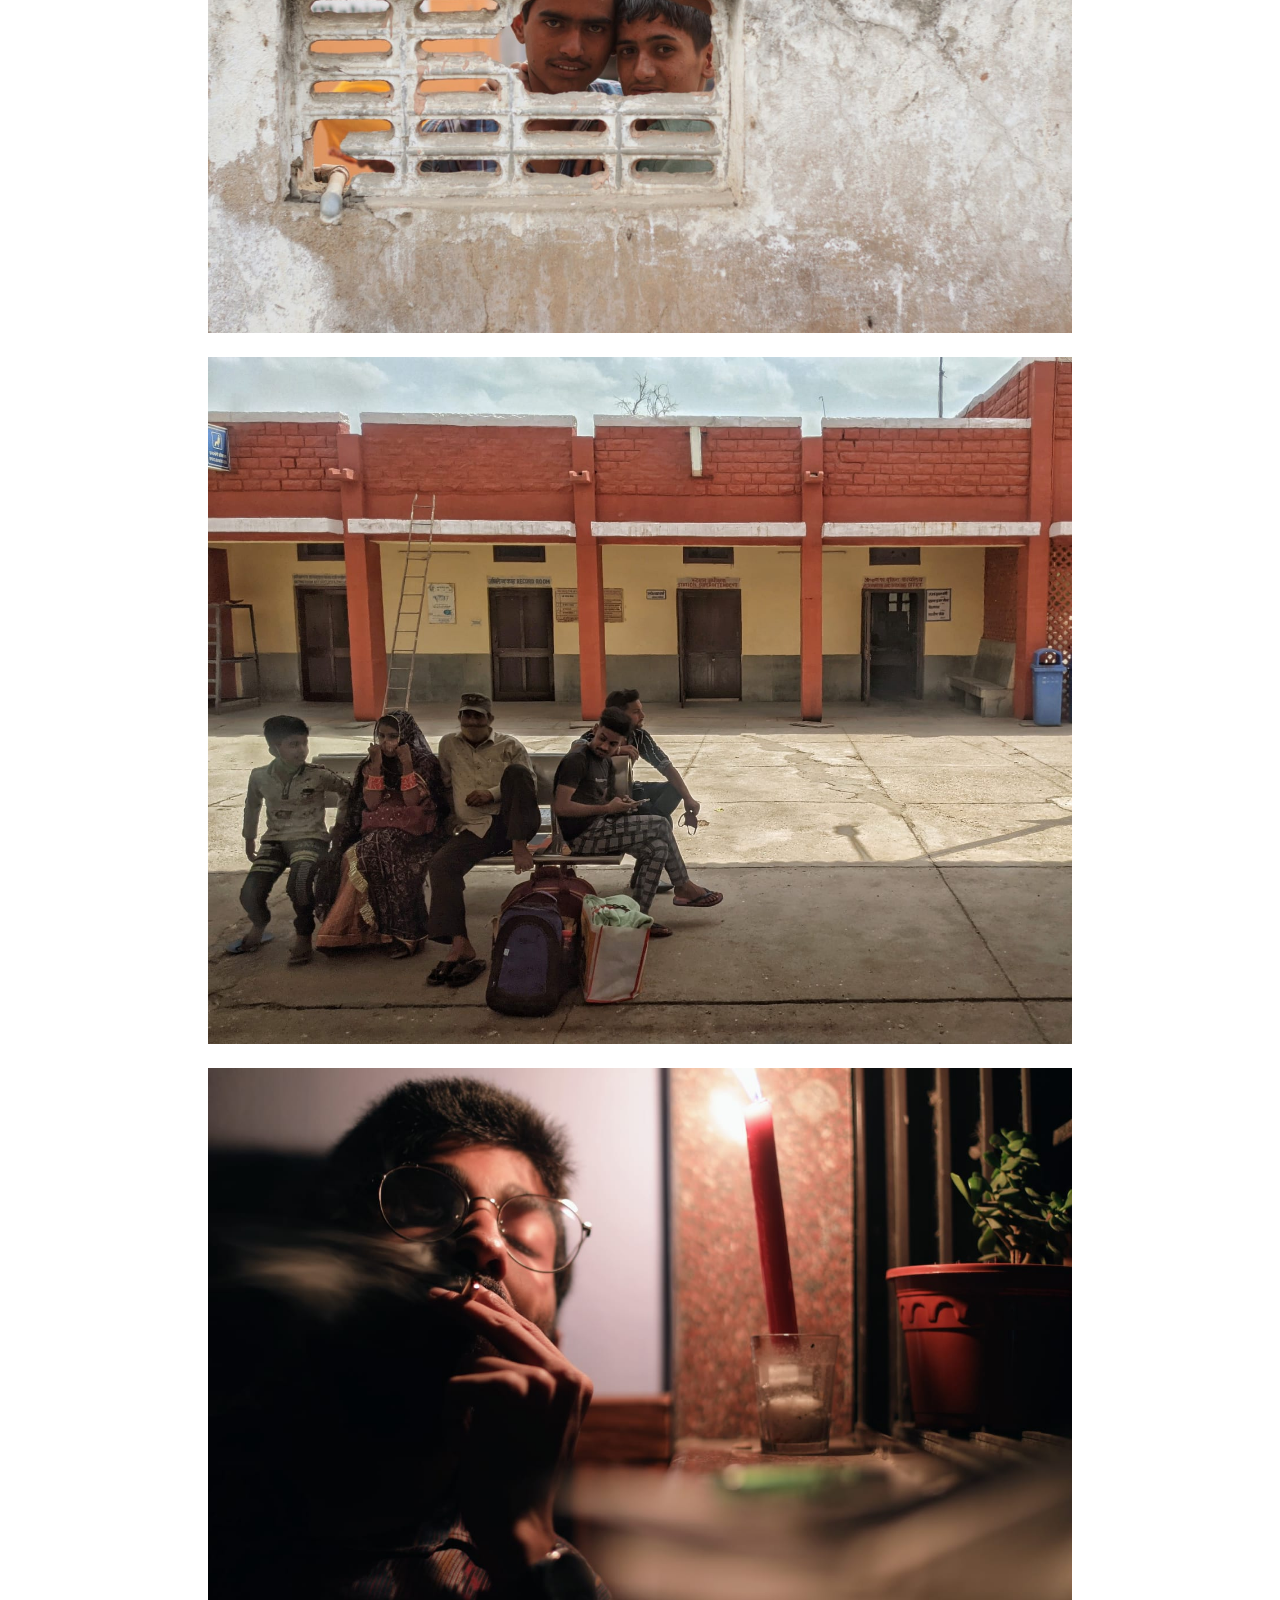
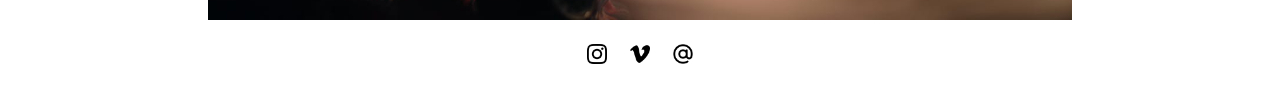
==== commit ef3611c6: "Update index.html 1. Disabled Google Analytics 2. Hid my info for GDPR Wayback Machine" ====
--- a/index.html
+++ b/index.html
@@ -34,6 +34,7 @@
 
   <!-- Google Analytics
   –––––––––––––––––––––––––––––––––––––––––––––––––– -->
+<!--
   <script>
     if (document.location.hostname.search("www.ankurporwal.com") !== -1) {
       (function(i,s,o,g,r,a,m){i['GoogleAnalyticsObject']=r;i[r]=i[r]||function(){
@@ -45,6 +46,7 @@
       ga('send', 'pageview');
     }
   </script>
+-->
 
 </head>
 <body>
@@ -67,13 +69,15 @@
           <img src="images/slides/slide-7.jpg"><br>
           <img src="images/slides/slide-8.jpg"><br>
           <img src="images/slides/slide-9.jpg"><br>
-        </div>
+        </div>        
+<!--
         <p>PG Diploma in Cinematography at Film and Television Institute of India, Pune.<br>
            Available for freelance work in Bombay, Hyderabad, Pune, and Jaipur.</p>
+-->
         <p>
-          <a target="_blank" href="https://www.instagram.com/kurmkur/"><img src="images/instagram.png" height="20" style="padding-right: 20px;"></a>
+        <a target="_blank" href="https://www.instagram.com/kurmkur/"><img src="images/instagram.png" height="20" style="padding-right: 20px;"></a>
           <a target="_blank" href="https://vimeo.com/kurkur"><img src="images/vimeo.png" height="20" style="padding-right: 20px;"></a>
-          <a target="_blank" href="mailto:namaste@ankurporwal.com"><img src="images/arroba.png" height="20"></a>
+          <a target="_blank" href="mailto:ankur.sector7@gmail.com"><img src="images/arroba.png" height="20"></a>
         </p>
       </div>
     </div>
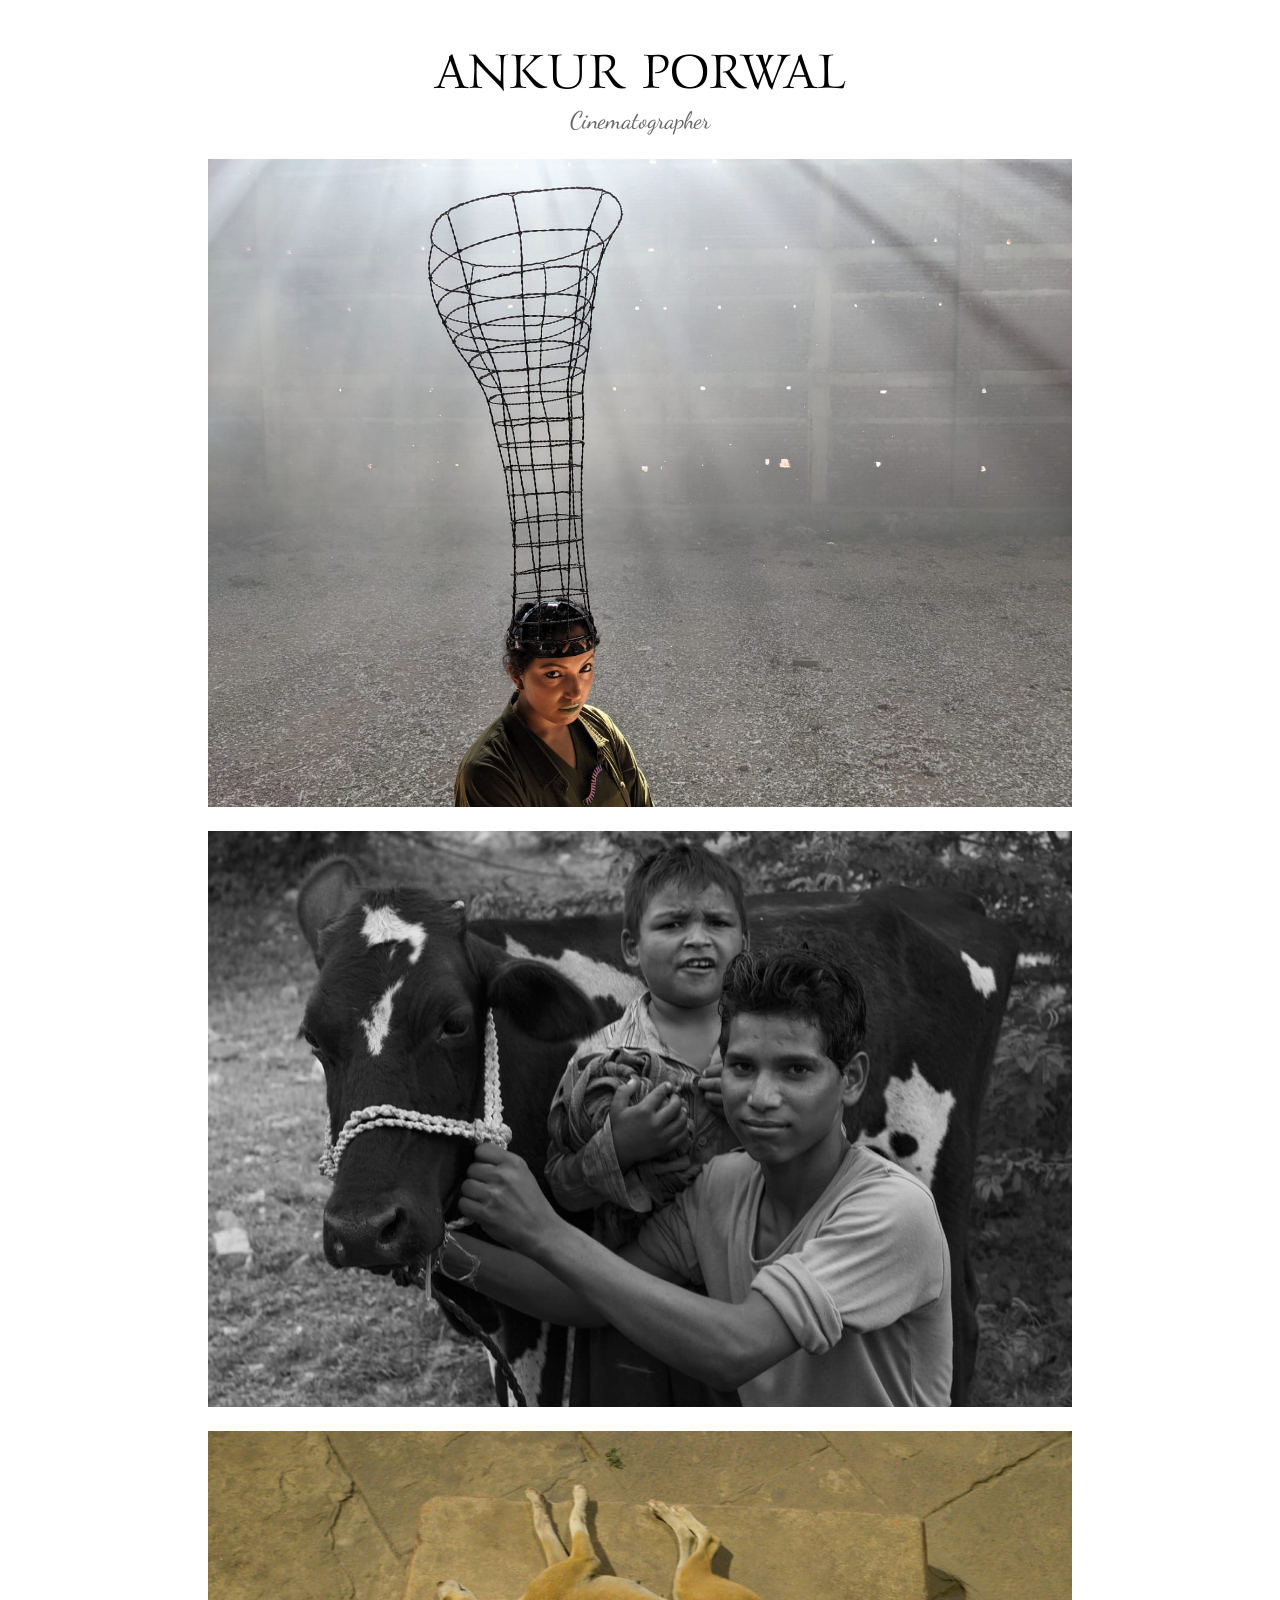
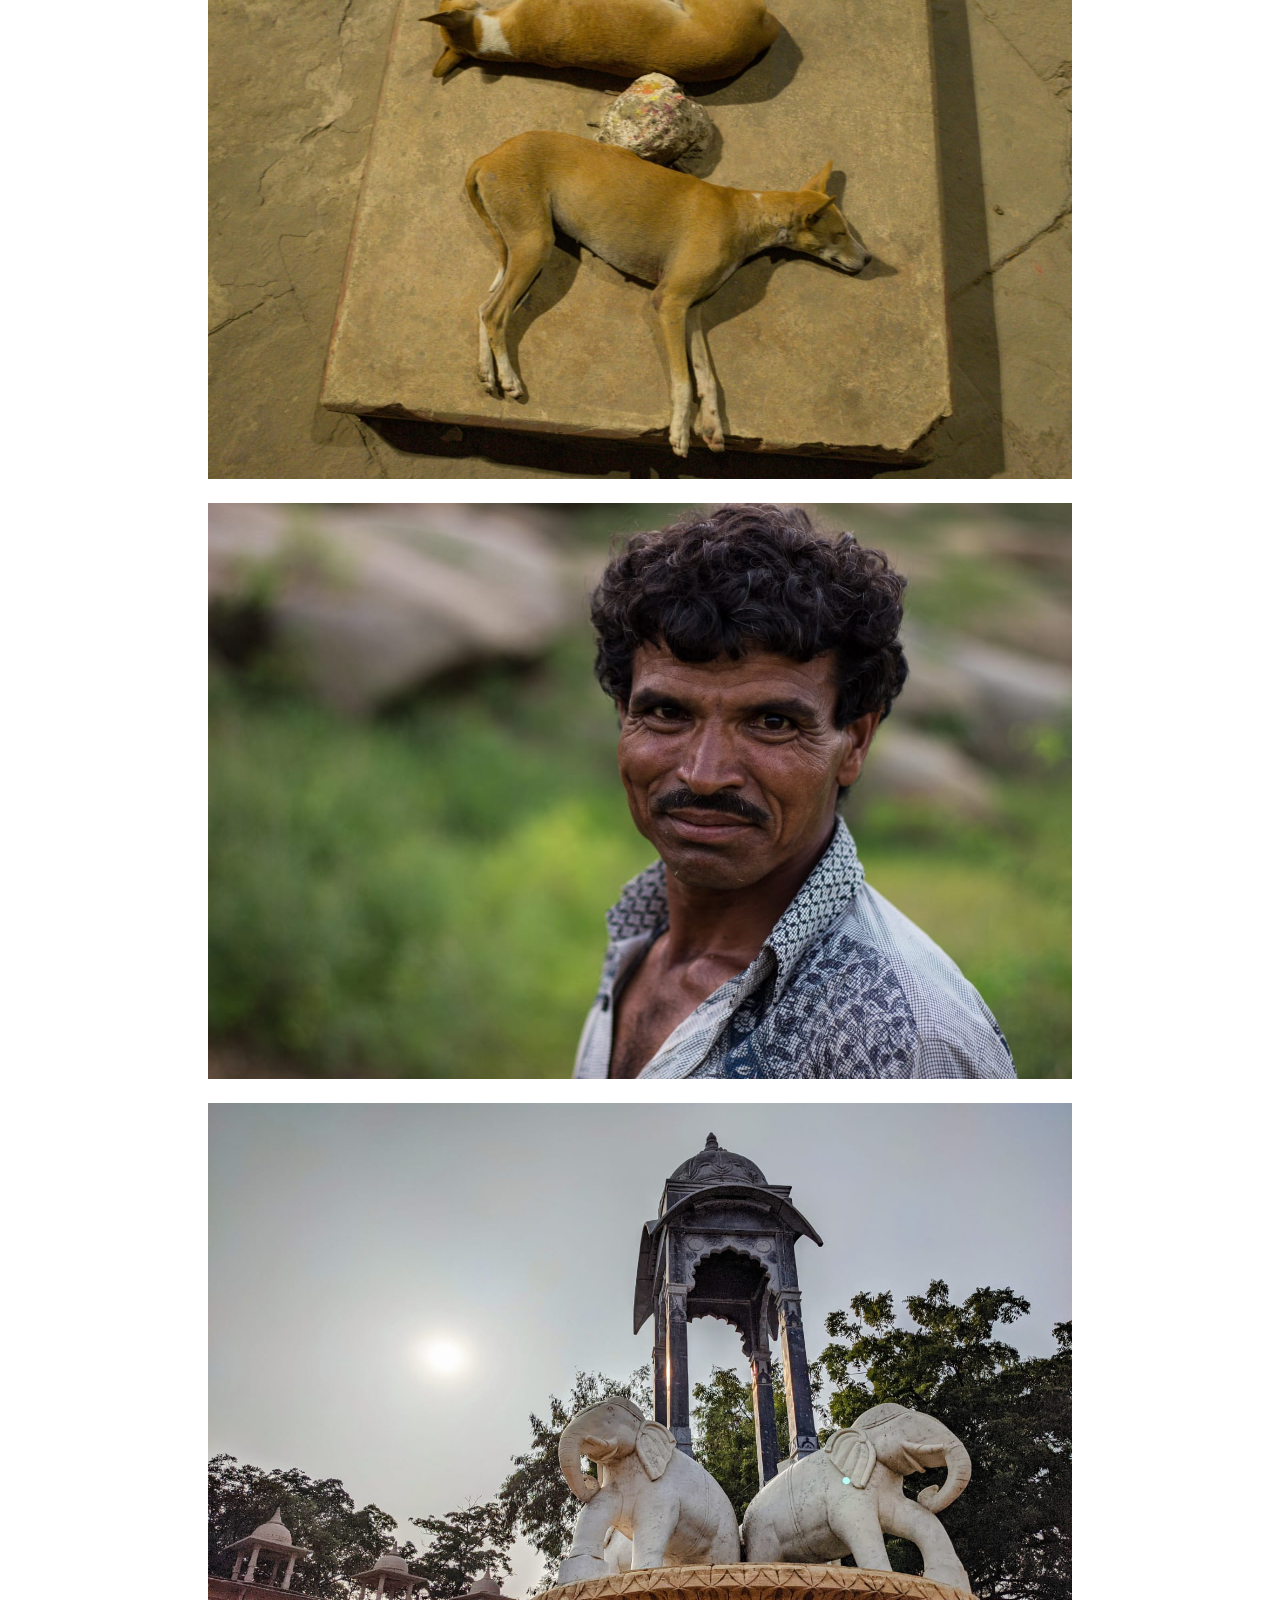
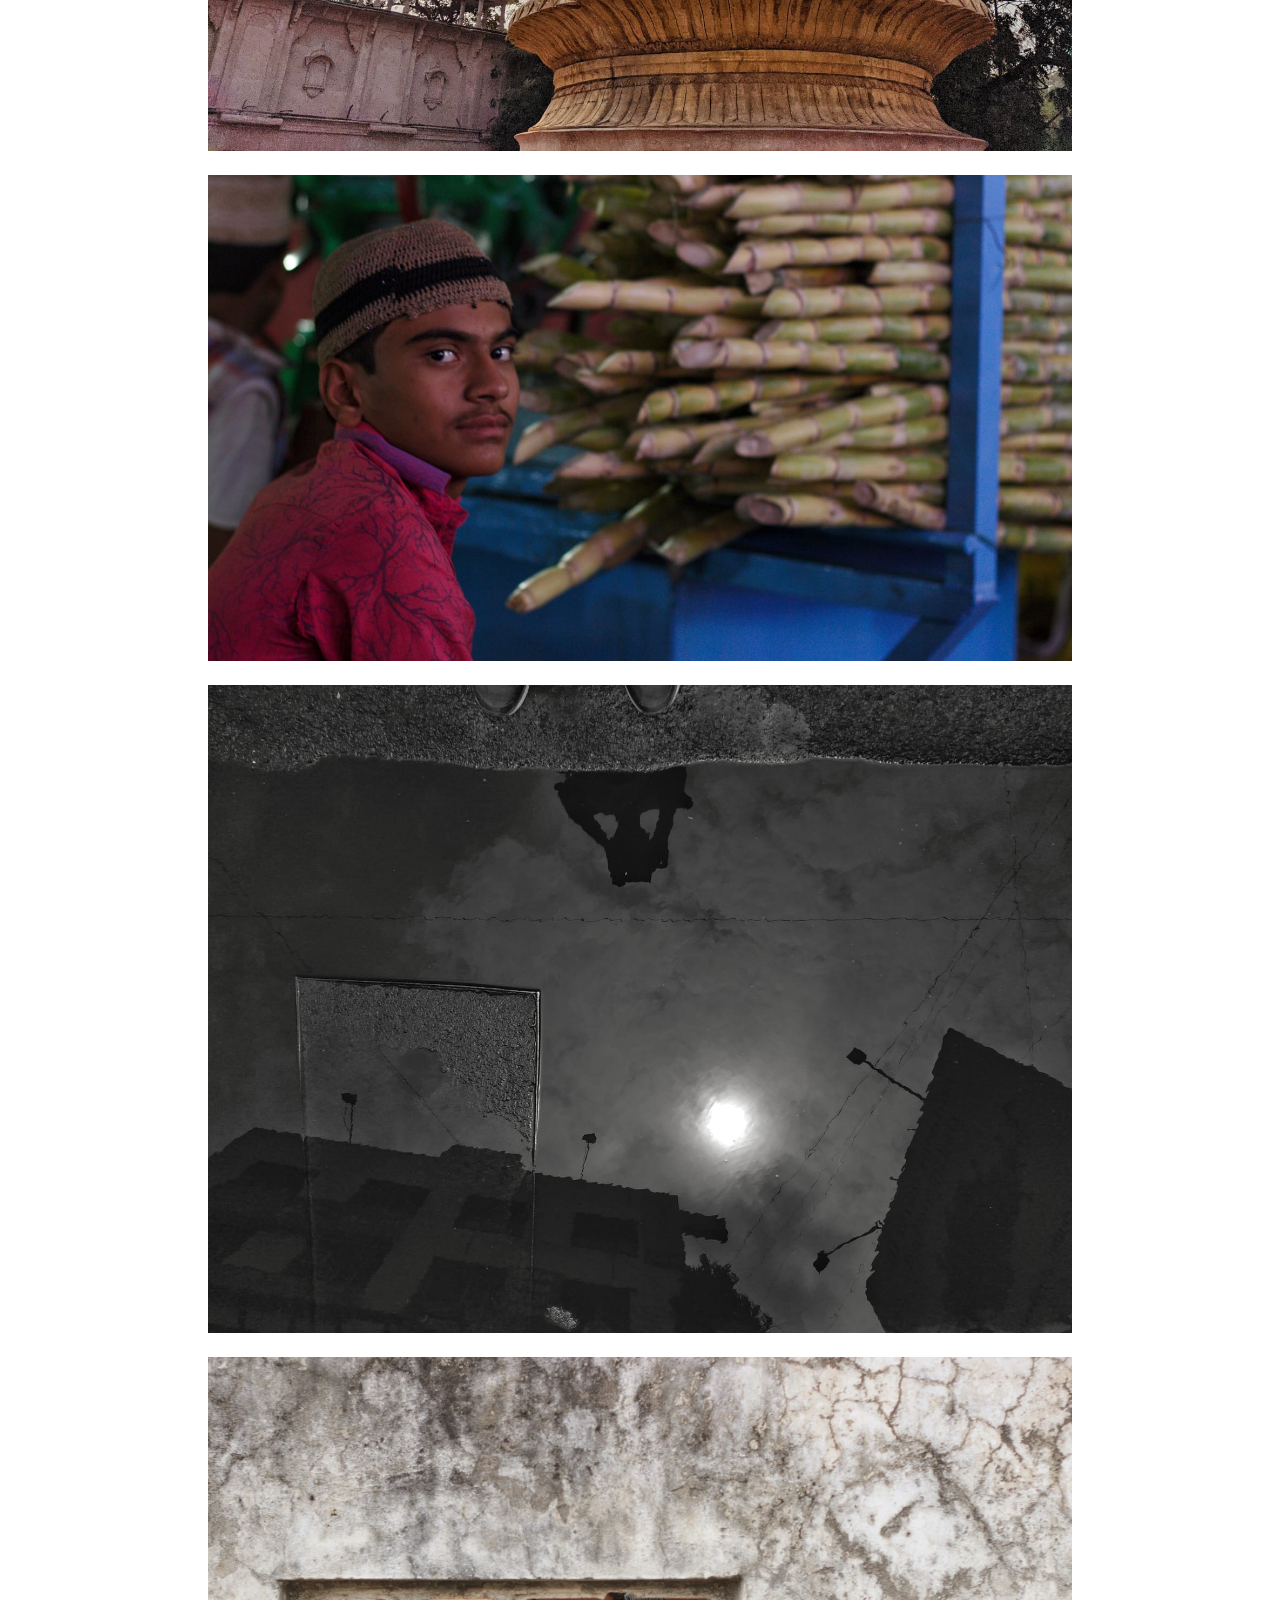
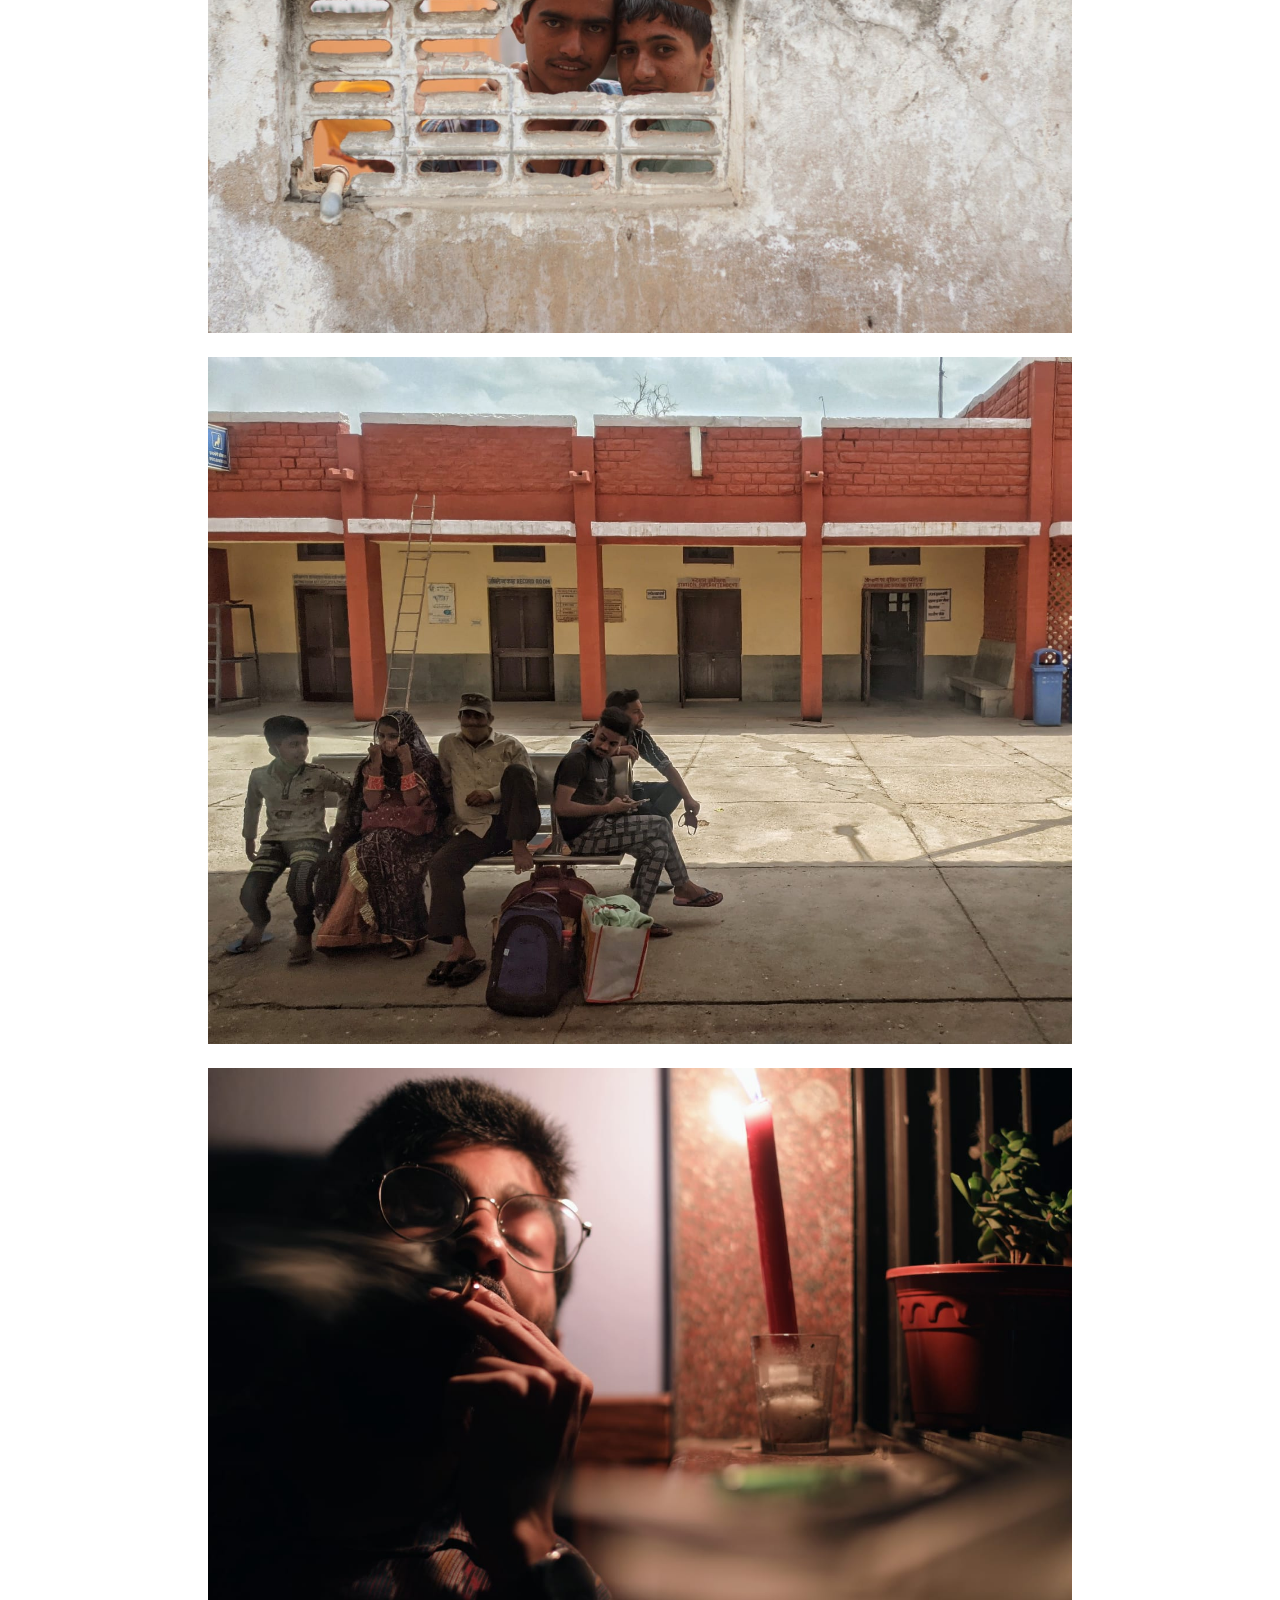
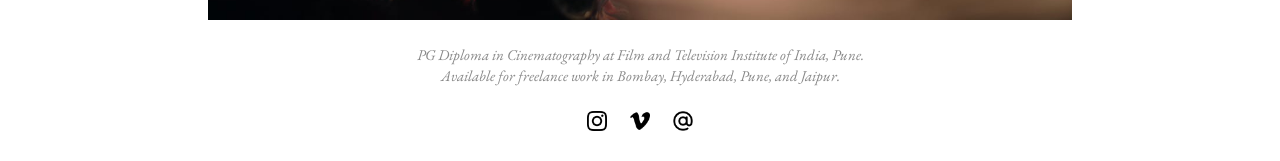
==== commit 90f5b4e8: "Update index.html Changed email" ====
--- a/index.html
+++ b/index.html
@@ -49,6 +49,7 @@
 -->
 
 </head>
+  
 <body>
 
   <!-- Primary Page Layout
@@ -69,15 +70,15 @@
           <img src="images/slides/slide-7.jpg"><br>
           <img src="images/slides/slide-8.jpg"><br>
           <img src="images/slides/slide-9.jpg"><br>
-        </div>        
-<!--
+        </div>
+        
         <p>PG Diploma in Cinematography at Film and Television Institute of India, Pune.<br>
            Available for freelance work in Bombay, Hyderabad, Pune, and Jaipur.</p>
--->
         <p>
+        
         <a target="_blank" href="https://www.instagram.com/kurmkur/"><img src="images/instagram.png" height="20" style="padding-right: 20px;"></a>
           <a target="_blank" href="https://vimeo.com/kurkur"><img src="images/vimeo.png" height="20" style="padding-right: 20px;"></a>
-          <a target="_blank" href="mailto:ankur.sector7@gmail.com"><img src="images/arroba.png" height="20"></a>
+          <a target="_blank" href="mailto:namaste@ankurporwal.com"><img src="images/arroba.png" height="20"></a>
         </p>
       </div>
     </div>
